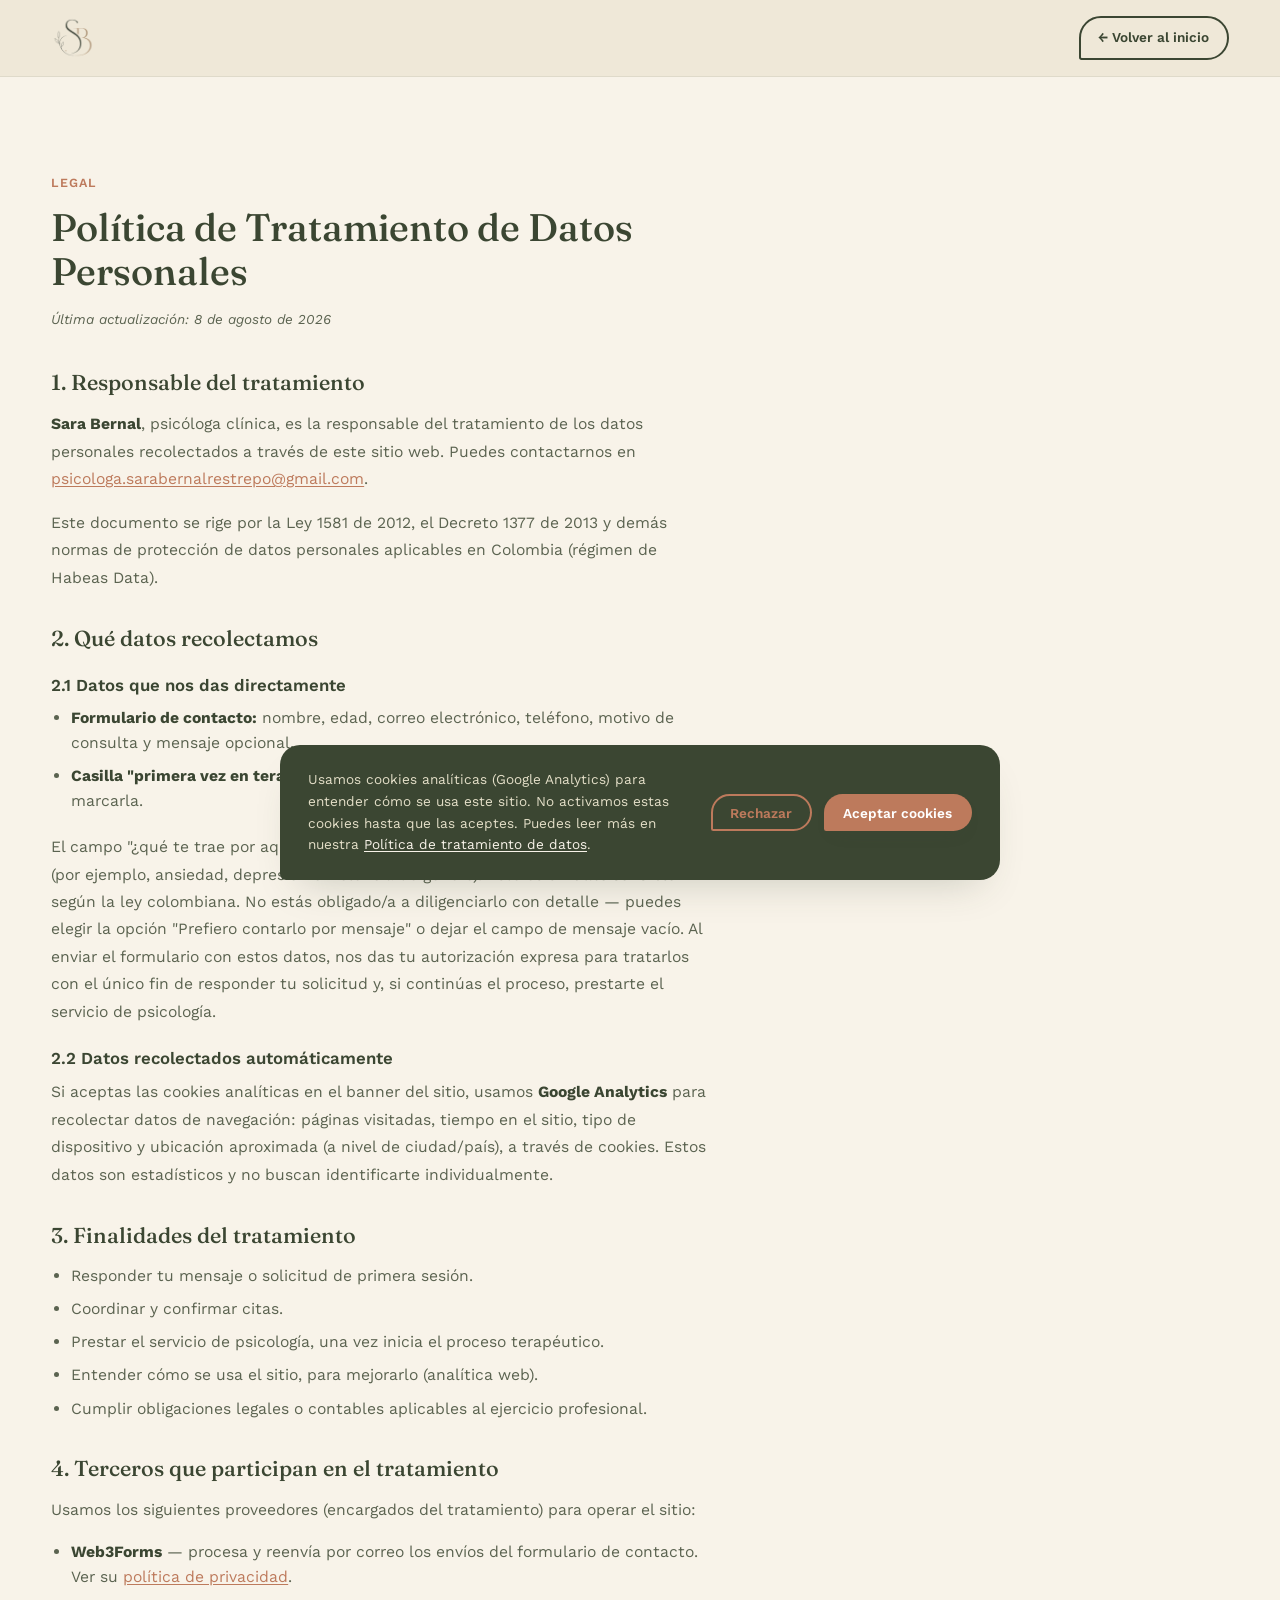
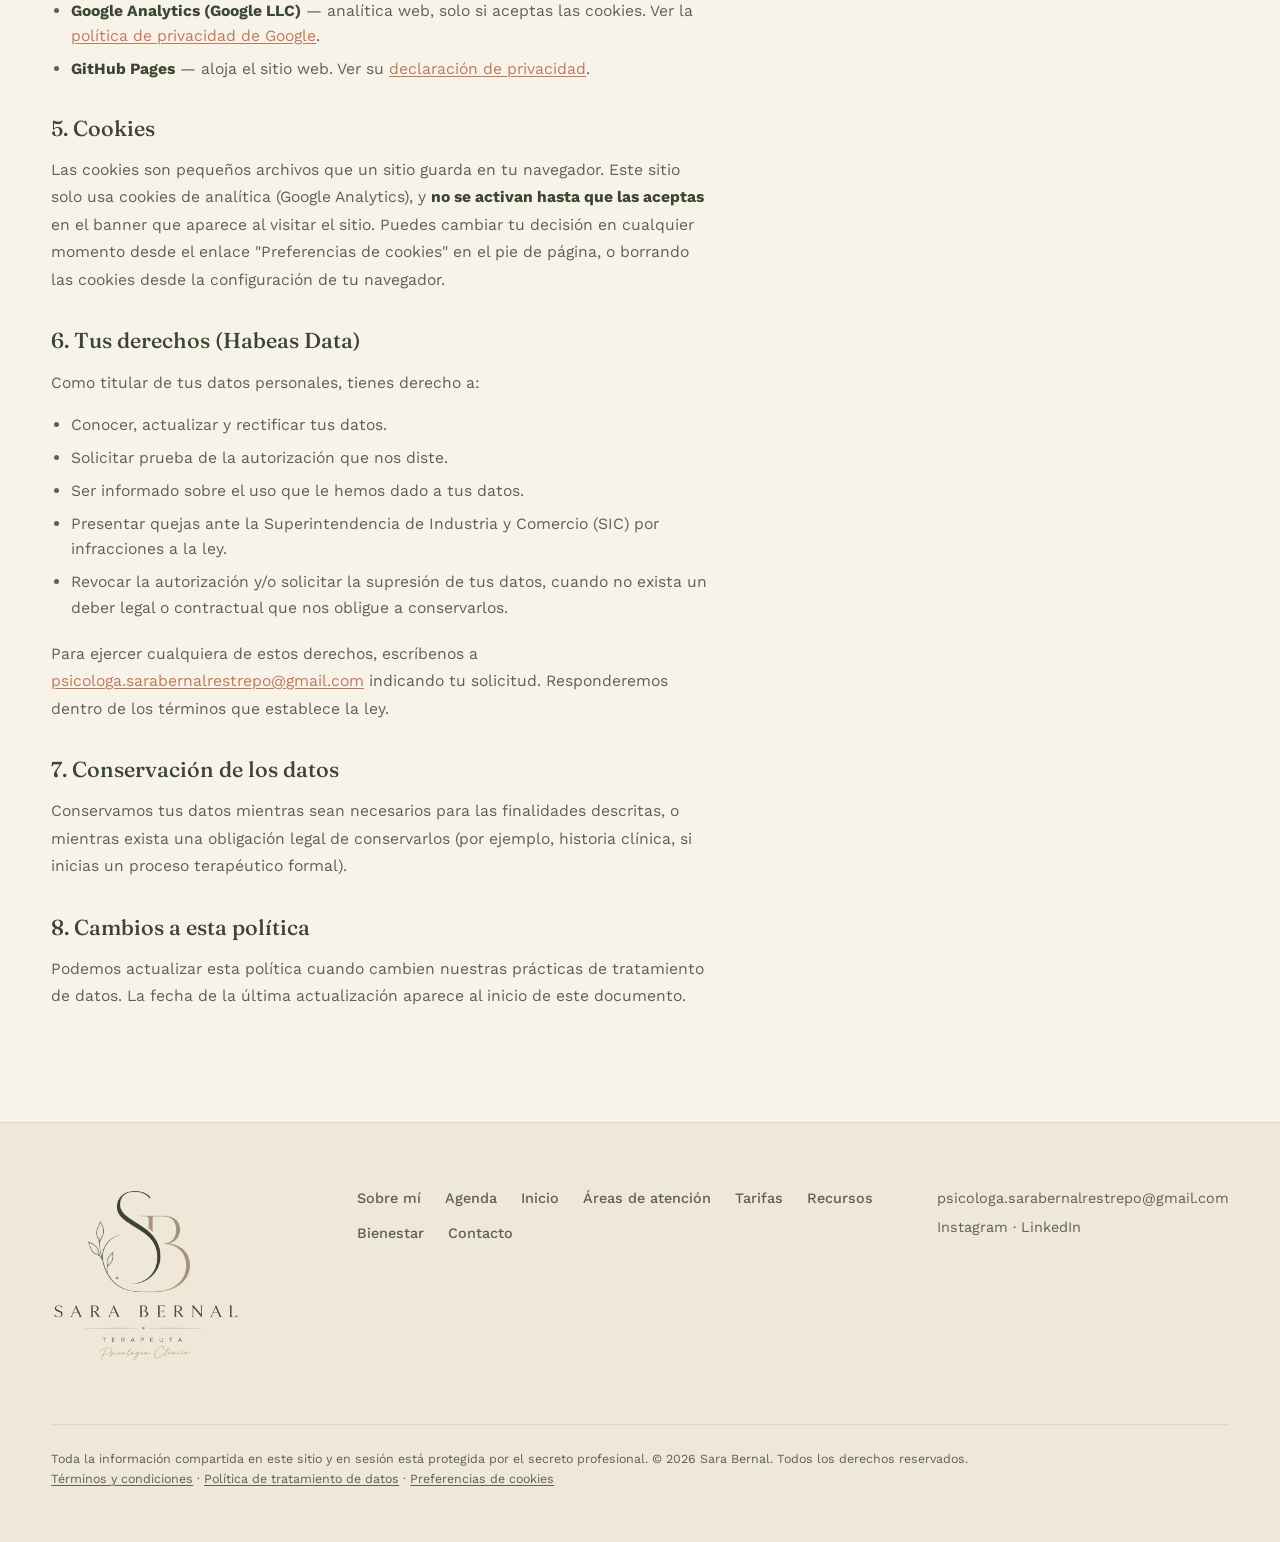
==== privacidad.html @ 965926fb "Warm up the color palette toward the reference moodboard - ink: near-black green -> warmer dark oliv" ====
<!DOCTYPE html>
<!--
  Plantilla legal generada como borrador de referencia (Ley 1581 de 2012,
  Decreto 1377 de 2013 y régimen de Habeas Data, Colombia). NO reemplaza
  la revisión de un abogado. Revisa y ajusta este documento con un
  profesional antes de publicarlo, especialmente por tratarse de un sitio
  que recolecta datos sensibles de salud (motivo de consulta).
-->
<html lang="es">
<head>
<script>
  window.dataLayer = window.dataLayer || [];
  function gtag(){dataLayer.push(arguments);}
  gtag('js', new Date());
</script>
<script>window.GA_MEASUREMENT_ID = "G-95TRTV0KR3";</script>

<meta charset="UTF-8">
<meta name="viewport" content="width=device-width, initial-scale=1.0">
<title>Política de Tratamiento de Datos — PS. Sara Bernal</title>
<meta name="description" content="Política de tratamiento de datos personales y privacidad del sitio web de Sara Bernal, psicóloga clínica.">
<meta name="theme-color" content="#F8F3E9">
<meta name="robots" content="noindex">
<link rel="canonical" href="https://www.sarabernal.co/privacidad.html">

<!-- Favicon -->
<link rel="icon" href="favicon.ico" sizes="any">
<link rel="icon" type="image/png" sizes="16x16" href="assets/icons/favicon-16x16.png">
<link rel="icon" type="image/png" sizes="32x32" href="assets/icons/favicon-32x32.png">
<link rel="apple-touch-icon" sizes="180x180" href="assets/icons/apple-touch-icon.png">
<link rel="manifest" href="site.webmanifest">

<link rel="preconnect" href="https://fonts.googleapis.com">
<link rel="preconnect" href="https://fonts.gstatic.com" crossorigin>
<link href="https://fonts.googleapis.com/css2?family=Fraunces:ital,wght@0,500;0,600;1,400;1,500&family=Work+Sans:wght@400;500;600;700&display=swap" rel="stylesheet">

<link rel="stylesheet" href="css/styles.css">
</head>
<body>

<header class="topbar">
  <div class="topbar__inner">
    <a href="index.html" class="topbar__brand"><img src="assets/icons/android-chrome-192x192.png" alt="Sara Bernal — Psicóloga clínica" class="topbar__brand-img"></a>
    <a href="index.html" class="btn btn--ghost btn--small">← Volver al inicio</a>
  </div>
</header>

<main class="main">
  <section class="section legal-content">
    <p class="eyebrow">Legal</p>
    <h1 class="section-title">Política de Tratamiento de Datos Personales</h1>
    <p class="legal-updated">Última actualización: 8 de agosto de 2026</p>

    <div class="legal-body">
      <h2>1. Responsable del tratamiento</h2>
      <p>
        <strong>Sara Bernal</strong>, psicóloga clínica, es la responsable del tratamiento de
        los datos personales recolectados a través de este sitio web. Puedes
        contactarnos en <a href="mailto:psicologa.sarabernalrestrepo@gmail.com">psicologa.sarabernalrestrepo@gmail.com</a>.
      </p>
      <p>
        Este documento se rige por la Ley 1581 de 2012, el Decreto 1377 de 2013 y demás
        normas de protección de datos personales aplicables en Colombia (régimen de
        Habeas Data).
      </p>

      <h2>2. Qué datos recolectamos</h2>
      <h3>2.1 Datos que nos das directamente</h3>
      <ul>
        <li><strong>Formulario de contacto:</strong> nombre, edad, correo electrónico, teléfono, motivo de consulta y mensaje opcional.</li>
        <li><strong>Casilla "primera vez en terapia":</strong> un dato adicional sobre tu historial, si decides marcarla.</li>
      </ul>
      <p>
        El campo "¿qué te trae por aquí?" puede incluir información sobre tu salud mental
        (por ejemplo, ansiedad, depresión o violencia de género). Este es un
        <strong>dato sensible</strong> según la ley colombiana. No estás obligado/a a
        diligenciarlo con detalle — puedes elegir la opción "Prefiero contarlo por
        mensaje" o dejar el campo de mensaje vacío. Al enviar el formulario con estos
        datos, nos das tu autorización expresa para tratarlos con el único fin de
        responder tu solicitud y, si continúas el proceso, prestarte el servicio de
        psicología.
      </p>

      <h3>2.2 Datos recolectados automáticamente</h3>
      <p>
        Si aceptas las cookies analíticas en el banner del sitio, usamos
        <strong>Google Analytics</strong> para recolectar datos de navegación: páginas
        visitadas, tiempo en el sitio, tipo de dispositivo y ubicación aproximada
        (a nivel de ciudad/país), a través de cookies. Estos datos son estadísticos y no
        buscan identificarte individualmente.
      </p>

      <h2>3. Finalidades del tratamiento</h2>
      <ul>
        <li>Responder tu mensaje o solicitud de primera sesión.</li>
        <li>Coordinar y confirmar citas.</li>
        <li>Prestar el servicio de psicología, una vez inicia el proceso terapéutico.</li>
        <li>Entender cómo se usa el sitio, para mejorarlo (analítica web).</li>
        <li>Cumplir obligaciones legales o contables aplicables al ejercicio profesional.</li>
      </ul>

      <h2>4. Terceros que participan en el tratamiento</h2>
      <p>Usamos los siguientes proveedores (encargados del tratamiento) para operar el sitio:</p>
      <ul>
        <li><strong>Web3Forms</strong> — procesa y reenvía por correo los envíos del formulario de contacto. Ver su <a href="https://web3forms.com/privacy" target="_blank" rel="noopener">política de privacidad</a>.</li>
        <li><strong>Google Analytics (Google LLC)</strong> — analítica web, solo si aceptas las cookies. Ver la <a href="https://policies.google.com/privacy" target="_blank" rel="noopener">política de privacidad de Google</a>.</li>
        <li><strong>GitHub Pages</strong> — aloja el sitio web. Ver su <a href="https://docs.github.com/en/site-policy/privacy-policies/github-privacy-statement" target="_blank" rel="noopener">declaración de privacidad</a>.</li>
      </ul>

      <h2>5. Cookies</h2>
      <p>
        Las cookies son pequeños archivos que un sitio guarda en tu navegador. Este sitio
        solo usa cookies de analítica (Google Analytics), y <strong>no se activan hasta
        que las aceptas</strong> en el banner que aparece al visitar el sitio. Puedes
        cambiar tu decisión en cualquier momento desde el enlace "Preferencias de
        cookies" en el pie de página, o borrando las cookies desde la configuración de tu
        navegador.
      </p>

      <h2>6. Tus derechos (Habeas Data)</h2>
      <p>Como titular de tus datos personales, tienes derecho a:</p>
      <ul>
        <li>Conocer, actualizar y rectificar tus datos.</li>
        <li>Solicitar prueba de la autorización que nos diste.</li>
        <li>Ser informado sobre el uso que le hemos dado a tus datos.</li>
        <li>Presentar quejas ante la Superintendencia de Industria y Comercio (SIC) por infracciones a la ley.</li>
        <li>Revocar la autorización y/o solicitar la supresión de tus datos, cuando no exista un deber legal o contractual que nos obligue a conservarlos.</li>
      </ul>
      <p>
        Para ejercer cualquiera de estos derechos, escríbenos a
        <a href="mailto:psicologa.sarabernalrestrepo@gmail.com">psicologa.sarabernalrestrepo@gmail.com</a>
        indicando tu solicitud. Responderemos dentro de los términos que establece la ley.
      </p>

      <h2>7. Conservación de los datos</h2>
      <p>
        Conservamos tus datos mientras sean necesarios para las finalidades descritas, o
        mientras exista una obligación legal de conservarlos (por ejemplo, historia
        clínica, si inicias un proceso terapéutico formal).
      </p>

      <h2>8. Cambios a esta política</h2>
      <p>
        Podemos actualizar esta política cuando cambien nuestras prácticas de tratamiento
        de datos. La fecha de la última actualización aparece al inicio de este
        documento.
      </p>
    </div>
  </section>
</main>

<!-- ============ FOOTER ============ -->
<footer class="footer">
  <div class="footer__brand">
    <img src="assets/icons/logo-full.png" alt="Sara Bernal — Terapeuta, Psicología Clínica" class="footer__logo-img" width="640" height="598">
  </div>

  <nav class="footer__nav" aria-label="Navegación del footer">
    <a href="index.html#sobre">Sobre mí</a>
    <a href="index.html#agenda">Agenda</a>
    <a href="index.html#inicio">Inicio</a>
    <a href="index.html#areas">Áreas de atención</a>
    <a href="index.html#tarifas">Tarifas</a>
    <a href="index.html#recursos">Recursos</a>
    <a href="index.html#bienestar">Bienestar</a>
    <a href="index.html#contacto">Contacto</a>
  </nav>

  <div class="footer__contact">
    <p>psicologa.sarabernalrestrepo@gmail.com</p>
    <p>Instagram · LinkedIn</p>
  </div>

  <p class="footer__legal">
    Toda la información compartida en este sitio y en sesión está protegida por el
    secreto profesional. © <span id="footerYear"></span> Sara Bernal. Todos los derechos reservados.
    <br>
    <a href="terminos.html">Términos y condiciones</a> ·
    <a href="privacidad.html">Política de tratamiento de datos</a> ·
    <button type="button" class="footer__cookie-link" id="openCookiePrefs">Preferencias de cookies</button>
  </p>
</footer>

<!-- ============ COOKIE CONSENT BANNER ============ -->
<div class="cookie-banner" id="cookieBanner" role="dialog" aria-live="polite" aria-label="Preferencias de cookies" hidden>
  <div class="cookie-banner__text">
    <p>
      Usamos cookies analíticas (Google Analytics) para entender cómo se usa este sitio.
      No activamos estas cookies hasta que las aceptes. Puedes leer más en nuestra
      <a href="privacidad.html">Política de tratamiento de datos</a>.
    </p>
  </div>
  <div class="cookie-banner__actions">
    <button type="button" class="btn btn--outline btn--small" id="cookieReject">Rechazar</button>
    <button type="button" class="btn btn--primary btn--small" id="cookieAccept">Aceptar cookies</button>
  </div>
</div>

<script src="js/main.js"></script>
</body>
</html>
---- css/styles.css ----
/* =============================================
   Sara Bernal — Psicóloga Clínica — Estilos
   ============================================= */

:root {
  --ink: #3B4632;
  --ink-soft: #5B6350;
  --paper: #F8F3E9;
  --paper-2: #EFE8D8;
  --clay: #BD7A5C;
  --gold: #B08A3E;
  --sage: #8B8A66;
  --sage-light: #E4DFC8;

  --white: #FFFFFF;
  --shadow: 0 20px 40px -20px rgba(59, 70, 50, 0.25);
  --shadow-sm: 0 8px 20px -12px rgba(59, 70, 50, 0.25);

  --font-serif: "Fraunces", Georgia, serif;
  --font-sans: "Work Sans", -apple-system, BlinkMacSystemFont, sans-serif;
}

* {
  box-sizing: border-box;
}

html {
  scroll-behavior: smooth;
}

body {
  margin: 0;
  background: var(--paper);
  color: var(--ink);
  font-family: var(--font-sans);
  line-height: 1.6;
  -webkit-font-smoothing: antialiased;
}

img {
  max-width: 100%;
  display: block;
}

a {
  color: inherit;
  text-decoration: none;
}

ul {
  list-style: none;
  margin: 0;
  padding: 0;
}

button {
  font-family: inherit;
  cursor: pointer;
}

h1, h2, h3, h4 {
  font-family: var(--font-serif);
  color: var(--ink);
  margin: 0;
  line-height: 1.15;
}

em {
  font-style: italic;
  color: var(--clay);
}

/* ============ Utility / shared ============ */

.eyebrow {
  font-family: var(--font-sans);
  font-weight: 600;
  letter-spacing: 0.08em;
  text-transform: uppercase;
  font-size: 0.78rem;
  color: var(--clay);
  margin: 0 0 0.75rem;
}

.eyebrow--light {
  color: var(--sage-light);
}

.section-title {
  font-size: clamp(1.8rem, 3vw, 2.6rem);
  font-weight: 500;
  margin-bottom: 1rem;
}

.section-title--light {
  color: var(--paper);
}

.section-lead {
  max-width: 640px;
  color: var(--ink-soft);
  font-size: 1.05rem;
  margin-bottom: 2.5rem;
}

.section-lead--light {
  color: var(--sage-light);
}

.icon {
  width: 26px;
  height: 26px;
  color: var(--clay);
  flex-shrink: 0;
}

/* ============ Buttons ============ */

.btn {
  display: inline-flex;
  align-items: center;
  justify-content: center;
  gap: 0.4rem;
  padding: 0.85rem 1.6rem;
  border-radius: 100px 100px 100px 12px;
  font-weight: 600;
  font-size: 0.95rem;
  border: 2px solid transparent;
  transition: transform 0.2s ease, box-shadow 0.2s ease, background 0.2s ease, color 0.2s ease;
  white-space: nowrap;
}

.btn--primary {
  background: var(--clay);
  color: var(--white);
  box-shadow: var(--shadow-sm);
}

.btn--primary:hover {
  transform: translateY(-2px);
  box-shadow: var(--shadow);
}

.btn--ghost {
  background: transparent;
  color: var(--ink);
  border-color: var(--ink);
}

.btn--ghost:hover {
  background: var(--ink);
  color: var(--paper);
}

.btn--outline {
  background: transparent;
  color: var(--clay);
  border-color: var(--clay);
}

.btn--outline:hover {
  background: var(--clay);
  color: var(--white);
}

.btn--lg {
  padding: 1rem 2rem;
  font-size: 1rem;
}

.btn--small {
  padding: 0.55rem 1.1rem;
  font-size: 0.85rem;
}

.btn--full {
  width: 100%;
}

/* ============ Top navigation bar ============ */

.topbar {
  position: sticky;
  top: 0;
  z-index: 200;
  background: var(--paper-2);
  border-bottom: 1px solid rgba(43, 58, 47, 0.08);
}

.topbar__inner {
  display: flex;
  align-items: center;
  justify-content: space-between;
  gap: 1.5rem;
  padding: 1rem 4vw;
}

.topbar__brand {
  font-family: var(--font-serif);
  font-size: 1.5rem;
  font-weight: 500;
  color: var(--ink);
  flex-shrink: 0;
  display: flex;
  align-items: center;
}

.topbar__brand-img {
  height: 44px;
  width: 44px;
  display: block;
}

.topbar__brand-dot {
  color: var(--clay);
}

.topbar__nav {
  flex: 1;
  min-width: 0;
  overflow-x: auto;
}

.topbar__list {
  display: flex;
  align-items: center;
  gap: 0.25rem;
  white-space: nowrap;
}

.nav-link {
  display: block;
  padding: 0.5rem 0.85rem;
  border-radius: 100px 100px 100px 12px;
  color: var(--ink-soft);
  font-size: 0.92rem;
  font-weight: 500;
  transition: background 0.2s ease, color 0.2s ease;
}

.nav-link:hover {
  background: var(--sage-light);
  color: var(--ink);
}

.nav-link.is-active {
  background: var(--ink);
  color: var(--paper);
}

.topbar__actions {
  display: flex;
  align-items: center;
  gap: 0.75rem;
  flex-shrink: 0;
}

.topbar__cta {
  white-space: nowrap;
}

.hamburger {
  display: none;
  width: 42px;
  height: 42px;
  border-radius: 12px 12px 12px 4px;
  border: 1px solid rgba(43, 58, 47, 0.15);
  background: var(--paper);
  flex-direction: column;
  align-items: center;
  justify-content: center;
  gap: 5px;
}

.hamburger span {
  width: 20px;
  height: 2px;
  background: var(--ink);
  border-radius: 2px;
  transition: transform 0.25s ease, opacity 0.25s ease;
}

.hamburger.is-open span:nth-child(1) {
  transform: translateY(7px) rotate(45deg);
}

.hamburger.is-open span:nth-child(2) {
  opacity: 0;
}

.hamburger.is-open span:nth-child(3) {
  transform: translateY(-7px) rotate(-45deg);
}

/* ============ Mobile drawer ============ */

.drawer-overlay {
  position: fixed;
  inset: 0;
  background: rgba(43, 58, 47, 0.5);
  opacity: 0;
  pointer-events: none;
  transition: opacity 0.3s ease;
  z-index: 300;
}

.drawer-overlay.is-visible {
  opacity: 1;
  pointer-events: auto;
}

.drawer {
  position: fixed;
  top: 0;
  left: 0;
  bottom: 0;
  width: min(80vw, 320px);
  background: var(--paper);
  z-index: 400;
  padding: 2rem 1.75rem;
  display: flex;
  flex-direction: column;
  transform: translateX(-100%);
  transition: transform 0.3s ease;
  box-shadow: var(--shadow);
}

.drawer.is-open {
  transform: translateX(0);
}

.drawer__list {
  display: flex;
  flex-direction: column;
  gap: 0.25rem;
  margin-top: 2.5rem;
  flex: 1;
}

.drawer-link {
  display: block;
  padding: 0.75rem 0.5rem;
  font-size: 1.05rem;
  font-weight: 500;
  color: var(--ink-soft);
  border-bottom: 1px solid rgba(43, 58, 47, 0.08);
}

.drawer__cta {
  text-align: center;
  margin-top: 1.5rem;
}

/* ============ Layout ============ */

.section {
  padding: 6rem 4vw;
  max-width: 1200px;
}

/* ============ Hero ============ */

.hero {
  display: grid;
  grid-template-columns: 1.1fr 0.9fr;
  gap: 3rem;
  align-items: start;
  padding-top: 5rem;
  max-width: none;
}

.hero__headline {
  min-height: 8.5rem;
}

.hero__rotator {
  position: relative;
  display: block;
}

.hero__phrase {
  display: none;
  font-size: clamp(2rem, 3.4vw, 3rem);
  font-weight: 500;
  opacity: 0;
  transition: opacity 0.6s ease;
}

.hero__phrase.is-active {
  display: block;
  opacity: 1;
}

.hero__sub {
  max-width: 560px;
  color: var(--ink-soft);
  font-size: 1.1rem;
  margin: 1.75rem 0 2.25rem;
}

.hero__ctas {
  display: flex;
  flex-wrap: wrap;
  gap: 1rem;
  margin-bottom: 3rem;
}

.trust-badges {
  display: grid;
  grid-template-columns: repeat(2, 1fr);
  gap: 1rem 1.5rem;
  max-width: 560px;
}

.trust-badge {
  display: flex;
  align-items: center;
  gap: 0.65rem;
  font-size: 0.85rem;
  font-weight: 500;
  color: var(--ink-soft);
}

.trust-badge .icon {
  width: 22px;
  height: 22px;
}

.hero__media {
  position: relative;
  max-width: 440px;
  margin-left: auto;
}

.hero__img {
  width: 100%;
  aspect-ratio: 4 / 4.6;
  max-height: 460px;
  object-fit: cover;
  border-radius: 24px 24px 24px 100px;
  background: var(--sage-light);
  box-shadow: var(--shadow);
}

.hero__img.img-fallback {
  background: linear-gradient(135deg, var(--sage-light), var(--paper-2));
}

.hero__badge-card {
  position: absolute;
  bottom: -1.5rem;
  left: -1.5rem;
  background: var(--white);
  border-radius: 20px 20px 20px 6px;
  padding: 1.1rem 1.4rem;
  box-shadow: var(--shadow);
  display: flex;
  align-items: center;
  gap: 0.75rem;
}

.hero__badge-number {
  font-family: var(--font-serif);
  font-size: 2rem;
  color: var(--clay);
  font-weight: 500;
}

.hero__badge-label {
  font-size: 0.8rem;
  color: var(--ink-soft);
  font-weight: 500;
  line-height: 1.3;
}

/* ============ Cards grid (shared) ============ */

.cards-grid {
  display: grid;
  gap: 1.75rem;
}

.cards-grid--areas {
  grid-template-columns: repeat(3, 1fr);
}

.cards-grid--pricing {
  grid-template-columns: repeat(3, 1fr);
}

.cards-grid--recursos {
  grid-template-columns: repeat(3, 1fr);
}

.cards-grid--testimonios {
  grid-template-columns: repeat(3, 1fr);
}

/* ============ Área cards ============ */

.area-card {
  background: var(--white);
  border: 1px solid rgba(43, 58, 47, 0.08);
  border-radius: 24px 24px 24px 90px;
  padding: 2rem 1.85rem;
  display: flex;
  flex-direction: column;
  gap: 0.9rem;
  transition: transform 0.25s ease, box-shadow 0.25s ease;
}

.area-card:hover {
  transform: translateY(-4px);
  box-shadow: var(--shadow-sm);
}

.area-card__icon {
  width: 56px;
  height: 56px;
  border-radius: 16px 16px 16px 4px;
  background: var(--paper-2);
  display: flex;
  align-items: center;
  justify-content: center;
}

.area-card__icon svg {
  width: 28px;
  height: 28px;
  color: var(--clay);
}

.area-card__title {
  font-size: 1.2rem;
  font-weight: 500;
}

.area-card__desc {
  color: var(--ink-soft);
  font-size: 0.95rem;
  flex: 1;
}

.area-card__link {
  color: var(--clay);
  font-weight: 600;
  font-size: 0.9rem;
}

.area-card--protective {
  background: var(--sage-light);
  border-color: transparent;
}

.area-card--protective .area-card__icon {
  background: rgba(255, 255, 255, 0.6);
}

.area-card--protective .area-card__icon svg {
  color: var(--sage);
}

.area-card__link--protective {
  color: var(--ink);
  text-decoration: underline;
  text-decoration-color: var(--sage);
  text-underline-offset: 3px;
}

/* ============ Pricing cards ============ */

.price-card {
  background: var(--white);
  border: 1px solid rgba(43, 58, 47, 0.08);
  border-radius: 24px 24px 24px 90px;
  padding: 2.25rem 2rem;
  display: flex;
  flex-direction: column;
  gap: 0.5rem;
  position: relative;
}

.price-card--featured {
  background: var(--ink);
  color: var(--paper);
  transform: scale(1.03);
  box-shadow: var(--shadow);
  z-index: 1;
}

.price-card--featured .price-card__title,
.price-card--featured .price-card__price {
  color: var(--paper);
}

.price-card--featured .price-card__desc {
  color: var(--sage-light);
}

.price-card__badge {
  position: absolute;
  top: -14px;
  left: 2rem;
  background: var(--sage);
  color: var(--white);
  font-size: 0.75rem;
  font-weight: 700;
  padding: 0.35rem 0.9rem;
  border-radius: 100px;
}

.price-card__badge--gold {
  background: var(--gold);
}

.price-card__title {
  font-size: 1.15rem;
  font-weight: 500;
  margin-top: 0.5rem;
}

.price-card__price {
  font-family: var(--font-serif);
  font-size: 2.4rem;
  font-weight: 500;
  color: var(--clay);
  margin: 0.25rem 0 0;
}

.price-card__duration {
  font-size: 0.85rem;
  font-weight: 600;
  color: var(--ink-soft);
  text-transform: uppercase;
  letter-spacing: 0.04em;
}

.price-card__desc {
  color: var(--ink-soft);
  font-size: 0.92rem;
  margin: 0.5rem 0 1.25rem;
  flex: 1;
}

/* ============ Sobre mí ============ */

.sobre {
  display: grid;
  grid-template-columns: 0.85fr 1.15fr;
  gap: 3.5rem;
  align-items: start;
}

.sobre__media {
  max-width: 400px;
}

.sobre__img {
  width: 100%;
  aspect-ratio: 4 / 4.6;
  max-height: 460px;
  object-fit: cover;
  border-radius: 100px 24px 24px 24px;
  background: var(--sage-light);
  box-shadow: var(--shadow);
}

.sobre__img.img-fallback {
  background: linear-gradient(135deg, var(--paper-2), var(--sage-light));
}

.sobre__paragraph {
  color: var(--ink-soft);
  margin: 0 0 1.1rem;
}

.pills {
  display: flex;
  flex-wrap: wrap;
  gap: 0.6rem;
  margin-top: 1.5rem;
}

.pill {
  background: var(--sage-light);
  color: var(--ink);
  font-size: 0.85rem;
  font-weight: 600;
  padding: 0.5rem 1rem;
  border-radius: 100px 100px 100px 6px;
}

/* ============ Recursos ============ */

.resource-card {
  background: var(--paper-2);
  border-radius: 24px 24px 90px 24px;
  padding: 2rem;
  display: flex;
  flex-direction: column;
  gap: 0.75rem;
}

.resource-card__tag {
  display: inline-block;
  align-self: flex-start;
  background: var(--white);
  color: var(--clay);
  font-size: 0.75rem;
  font-weight: 700;
  text-transform: uppercase;
  letter-spacing: 0.04em;
  padding: 0.3rem 0.8rem;
  border-radius: 100px;
}

.resource-card__title {
  font-size: 1.15rem;
  font-weight: 500;
}

.resource-card__desc {
  color: var(--ink-soft);
  font-size: 0.92rem;
  flex: 1;
}

.resource-card__link {
  color: var(--clay);
  font-weight: 600;
  font-size: 0.9rem;
}

/* ============ Bienestar ============ */

.bienestar {
  background: var(--ink);
  max-width: none;
  display: grid;
  grid-template-columns: 1fr 1fr;
  gap: 3rem;
  align-items: center;
}

.bienestar__breathing {
  display: flex;
  flex-direction: column;
  align-items: flex-start;
}

.breathing-circle {
  margin-top: 2rem;
  width: 220px;
  height: 220px;
  border-radius: 50%;
  background: radial-gradient(circle at 35% 30%, var(--sage), var(--clay));
  display: flex;
  align-items: center;
  justify-content: center;
  animation: breathe 8s ease-in-out infinite;
  box-shadow: 0 0 60px rgba(143, 160, 133, 0.35);
}

.breathing-circle__text {
  font-family: var(--font-serif);
  font-style: italic;
  color: var(--white);
  font-size: 1.3rem;
}

@keyframes breathe {
  0%, 100% {
    transform: scale(0.75);
  }
  50% {
    transform: scale(1.15);
  }
}

.bienestar__tools-title {
  color: var(--paper);
  font-size: 1.4rem;
  font-weight: 500;
  margin-bottom: 1.75rem;
}

.tools-list {
  display: flex;
  flex-direction: column;
  gap: 1.5rem;
}

.tool-item {
  display: flex;
  gap: 1rem;
  align-items: flex-start;
}

.tool-item__icon {
  width: 48px;
  height: 48px;
  flex-shrink: 0;
  border-radius: 14px 14px 14px 4px;
  background: rgba(250, 247, 241, 0.08);
  display: flex;
  align-items: center;
  justify-content: center;
}

.tool-item__icon svg {
  width: 24px;
  height: 24px;
  color: var(--sage-light);
}

.tool-item h4 {
  color: var(--paper);
  font-size: 1.02rem;
  font-weight: 500;
  margin-bottom: 0.3rem;
}

.tool-item p {
  color: var(--sage-light);
  font-size: 0.88rem;
  margin: 0;
}

/* ============ Contacto ============ */

.contact-form {
  background: var(--paper-2);
  border-radius: 24px 24px 24px 100px;
  padding: 2.5rem;
  max-width: 720px;
  display: flex;
  flex-direction: column;
  gap: 1.25rem;
}

.form-row {
  display: grid;
  grid-template-columns: 1fr 1fr;
  gap: 1.25rem;
}

.form-group {
  display: flex;
  flex-direction: column;
  gap: 0.4rem;
}

.form-group label {
  font-size: 0.85rem;
  font-weight: 600;
  color: var(--ink-soft);
}

.form-group input,
.form-group select,
.form-group textarea {
  font-family: var(--font-sans);
  font-size: 0.95rem;
  padding: 0.75rem 1rem;
  border-radius: 12px 12px 12px 4px;
  border: 1px solid rgba(43, 58, 47, 0.2);
  background: var(--white);
  color: var(--ink);
}

.form-group input:focus,
.form-group select:focus,
.form-group textarea:focus {
  outline: 2px solid var(--sage);
  outline-offset: 1px;
}

.checkbox-row {
  display: flex;
  align-items: center;
  gap: 0.6rem;
  font-size: 0.9rem;
  color: var(--ink-soft);
  font-weight: 500;
}

.checkbox-row input {
  width: 18px;
  height: 18px;
  accent-color: var(--clay);
}

.confidencialidad {
  font-size: 0.85rem;
  color: var(--ink-soft);
  background: rgba(143, 160, 133, 0.15);
  padding: 0.9rem 1.1rem;
  border-radius: 14px 14px 14px 4px;
  margin: 0;
}

.honeypot {
  position: absolute;
  left: -9999px;
  width: 1px;
  height: 1px;
  opacity: 0;
  pointer-events: none;
}

.form-status {
  min-height: 1.2rem;
  font-size: 0.9rem;
  font-weight: 600;
  text-align: center;
  margin: 0;
}

.form-status--success {
  color: var(--sage);
}

.form-status--error {
  color: var(--clay);
}

/* ============ Agenda ============ */

.agenda__grid {
  display: grid;
  grid-template-columns: 1.1fr 0.9fr;
  gap: 3rem;
}

.agenda-info-list {
  display: flex;
  flex-direction: column;
  gap: 1.25rem;
  color: var(--ink-soft);
}

.agenda-info-list strong {
  color: var(--ink);
}

.agenda__scheduler {
  background: var(--paper-2);
  border-radius: 24px 24px 100px 24px;
  padding: 2rem;
}

.agenda__scheduler-title {
  font-size: 1.1rem;
  font-weight: 500;
  margin-bottom: 1.25rem;
}

.time-grid {
  display: grid;
  grid-template-columns: repeat(3, 1fr);
  gap: 0.65rem;
  margin-bottom: 1.25rem;
}

.time-slot {
  background: var(--white);
  border: 1px solid rgba(43, 58, 47, 0.15);
  border-radius: 12px 12px 12px 4px;
  padding: 0.65rem 0.5rem;
  font-size: 0.85rem;
  font-weight: 600;
  color: var(--ink-soft);
  transition: all 0.2s ease;
}

.time-slot:hover {
  border-color: var(--clay);
  color: var(--ink);
}

.time-slot.active {
  background: var(--clay);
  border-color: var(--clay);
  color: var(--white);
}

.agenda__selected {
  font-size: 0.9rem;
  color: var(--ink-soft);
  margin-bottom: 1.25rem;
  font-weight: 500;
}

/* ============ Testimonios ============ */

.testimonial-card {
  background: var(--white);
  border: 1px solid rgba(43, 58, 47, 0.08);
  border-radius: 24px 90px 24px 24px;
  padding: 2rem;
  display: flex;
  flex-direction: column;
  gap: 1.25rem;
}

.testimonial-card__quote {
  font-family: var(--font-serif);
  font-style: italic;
  font-size: 1.05rem;
  color: var(--ink);
  margin: 0;
}

.testimonial-card__author {
  font-size: 0.85rem;
  font-weight: 600;
  color: var(--clay);
  margin: 0;
}

/* ============ Footer ============ */

.footer {
  background: var(--paper-2);
  padding: 4rem 4vw 2.5rem;
  display: grid;
  grid-template-columns: 1fr 2fr 1fr;
  gap: 2rem;
  border-top: 1px solid rgba(43, 58, 47, 0.08);
}

.footer__logo {
  font-family: var(--font-serif);
  font-size: 1.5rem;
  margin: 0 0 0.5rem;
}

.footer__logo-img {
  width: 100%;
  max-width: 190px;
  height: auto;
  margin: 0 0 0.75rem;
}

.footer__tagline {
  color: var(--ink-soft);
  font-size: 0.85rem;
  margin: 0;
}

.footer__nav {
  display: flex;
  flex-wrap: wrap;
  gap: 0.75rem 1.5rem;
  align-content: flex-start;
  font-size: 0.9rem;
  color: var(--ink-soft);
  font-weight: 500;
}

.footer__contact {
  font-size: 0.9rem;
  color: var(--ink-soft);
}

.footer__contact p {
  margin: 0 0 0.4rem;
}

.footer__legal {
  grid-column: 1 / -1;
  border-top: 1px solid rgba(43, 58, 47, 0.1);
  padding-top: 1.5rem;
  margin-top: 1rem;
  font-size: 0.78rem;
  color: var(--ink-soft);
}

.footer__legal a {
  text-decoration: underline;
  text-underline-offset: 2px;
}

.footer__cookie-link {
  background: none;
  border: none;
  padding: 0;
  font: inherit;
  color: var(--ink-soft);
  text-decoration: underline;
  text-underline-offset: 2px;
  cursor: pointer;
}

/* ============ Legal pages ============ */

.legal-content {
  max-width: 760px;
}

.legal-updated {
  color: var(--ink-soft);
  font-size: 0.85rem;
  font-style: italic;
  margin-bottom: 2.5rem;
}

.legal-emergency {
  background: var(--sage-light);
  border-radius: 16px 16px 16px 4px;
  padding: 1.25rem 1.5rem;
  margin-bottom: 2.5rem;
  color: var(--ink);
  font-size: 0.95rem;
}

.legal-emergency strong {
  color: var(--ink);
}

.legal-body h2 {
  font-size: 1.35rem;
  font-weight: 500;
  margin: 2.25rem 0 0.9rem;
}

.legal-body h2:first-child {
  margin-top: 0;
}

.legal-body h3 {
  font-size: 1.05rem;
  font-weight: 600;
  font-family: var(--font-sans);
  margin: 1.5rem 0 0.6rem;
}

.legal-body p {
  color: var(--ink-soft);
  font-size: 0.98rem;
  line-height: 1.75;
  margin: 0 0 1rem;
}

.legal-body ul {
  display: flex;
  flex-direction: column;
  gap: 0.5rem;
  padding-left: 1.25rem;
  margin: 0 0 1.25rem;
  list-style: disc;
}

.legal-body li {
  color: var(--ink-soft);
  font-size: 0.98rem;
  line-height: 1.6;
}

.legal-body a {
  color: var(--clay);
  text-decoration: underline;
  text-underline-offset: 2px;
}

.legal-body strong {
  color: var(--ink);
}

/* ============ Cookie consent banner ============ */

.cookie-banner {
  position: fixed;
  left: 1.25rem;
  right: 1.25rem;
  bottom: 1.25rem;
  z-index: 500;
  max-width: 720px;
  margin: 0 auto;
  background: var(--ink);
  color: var(--paper);
  border-radius: 20px 20px 20px 6px;
  padding: 1.5rem 1.75rem;
  box-shadow: var(--shadow);
  display: flex;
  flex-wrap: wrap;
  align-items: center;
  gap: 1.25rem;
}

.cookie-banner[hidden] {
  display: none;
}

.cookie-banner__text {
  flex: 1;
  min-width: 240px;
}

.cookie-banner__text p {
  margin: 0;
  font-size: 0.85rem;
  color: var(--sage-light);
}

.cookie-banner__text a {
  color: var(--paper);
  text-decoration: underline;
  text-underline-offset: 2px;
}

.cookie-banner__actions {
  display: flex;
  gap: 0.75rem;
  flex-shrink: 0;
}

/* ============ Responsive ============ */

@media (max-width: 1100px) {
  .topbar__nav {
    display: none;
  }

  .hamburger {
    display: flex;
  }

  .hero {
    grid-template-columns: 1fr;
    padding-top: 3rem;
  }

  .hero__media {
    order: -1;
    max-width: 320px;
    margin: 0 auto;
  }

  .hero__img {
    max-height: 340px;
  }

  .sobre {
    grid-template-columns: 1fr;
  }

  .sobre__media {
    max-width: 320px;
    margin: 0 auto;
  }

  .sobre__img {
    max-height: 340px;
  }

  .bienestar {
    grid-template-columns: 1fr;
  }

  .agenda__grid {
    grid-template-columns: 1fr;
  }

  .cards-grid--areas,
  .cards-grid--pricing,
  .cards-grid--recursos,
  .cards-grid--testimonios {
    grid-template-columns: repeat(2, 1fr);
  }

  .price-card--featured {
    transform: none;
  }

  .footer {
    grid-template-columns: 1fr;
  }
}

@media (max-width: 700px) {
  .section {
    padding: 3.5rem 6vw;
  }

  .cards-grid--areas,
  .cards-grid--pricing,
  .cards-grid--recursos,
  .cards-grid--testimonios {
    grid-template-columns: 1fr;
  }

  .form-row {
    grid-template-columns: 1fr;
  }

  .trust-badges {
    grid-template-columns: 1fr;
  }

  .time-grid {
    grid-template-columns: repeat(2, 1fr);
  }
}
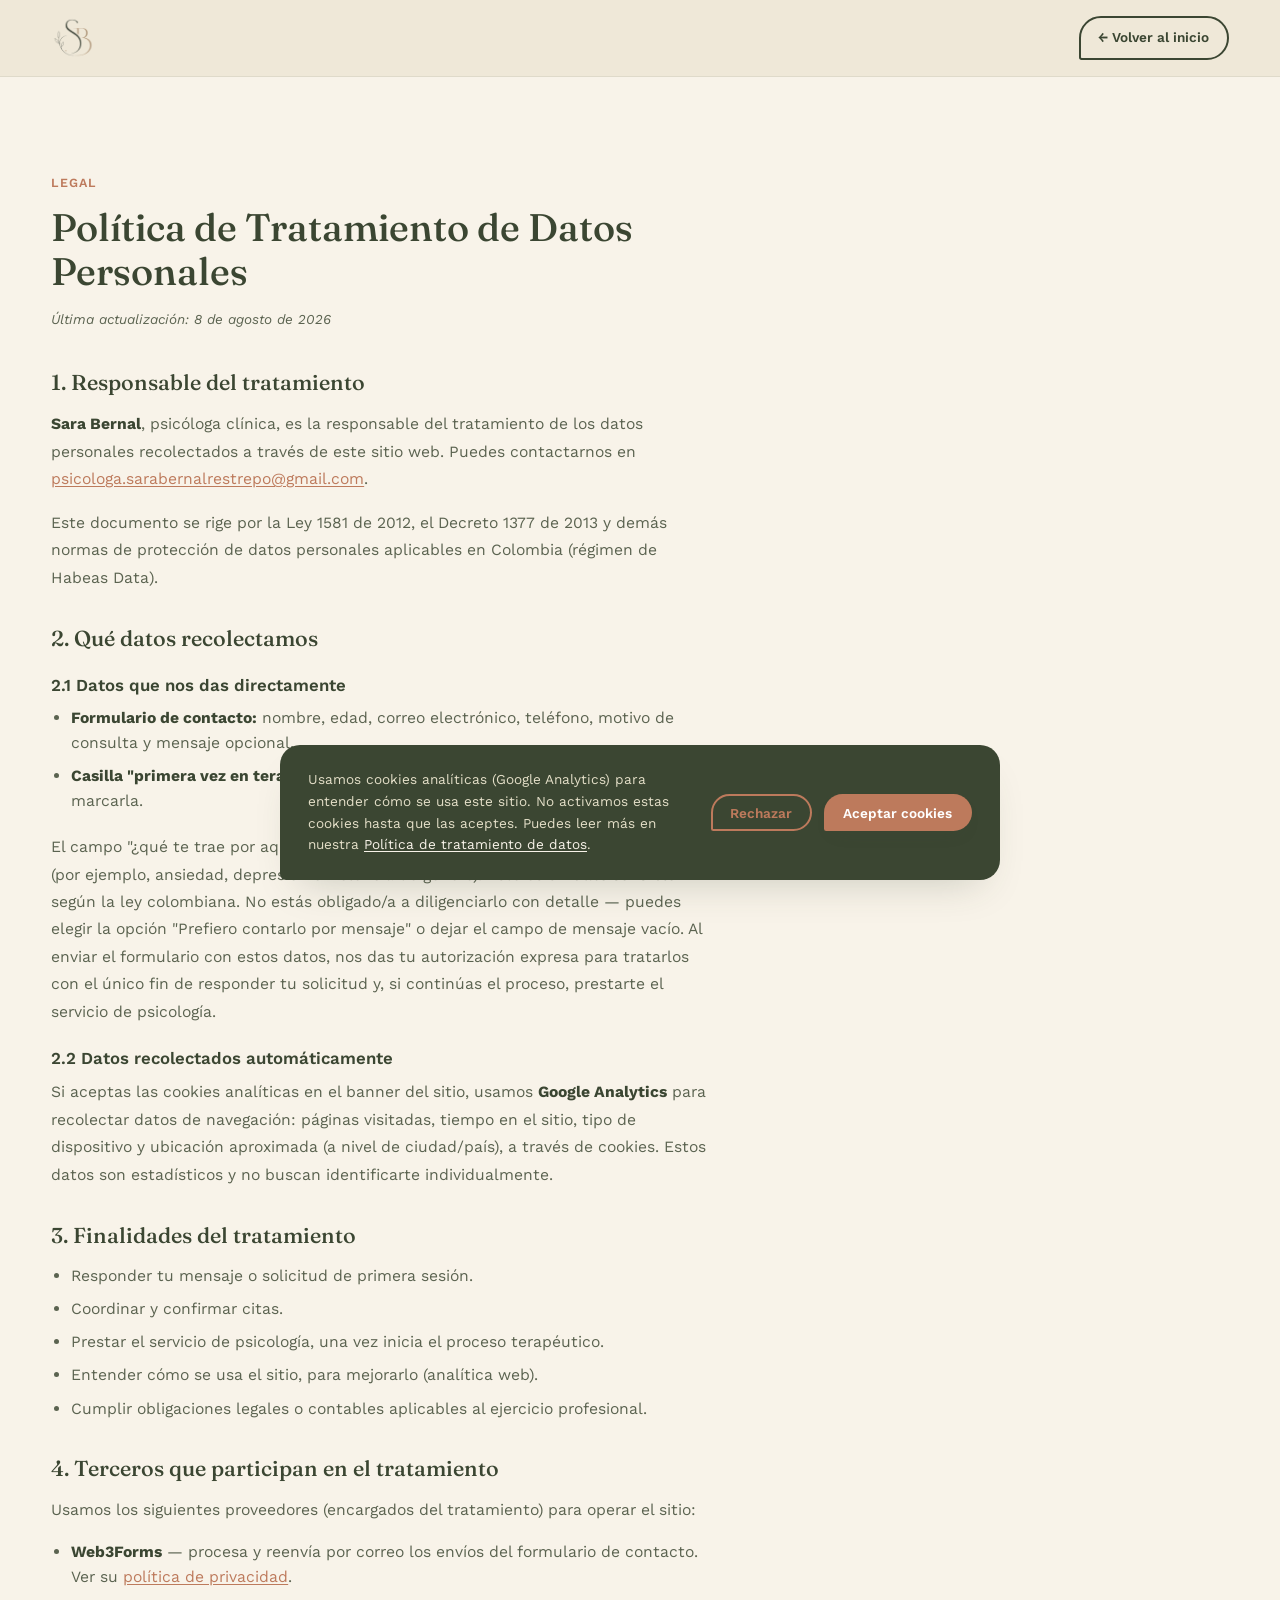
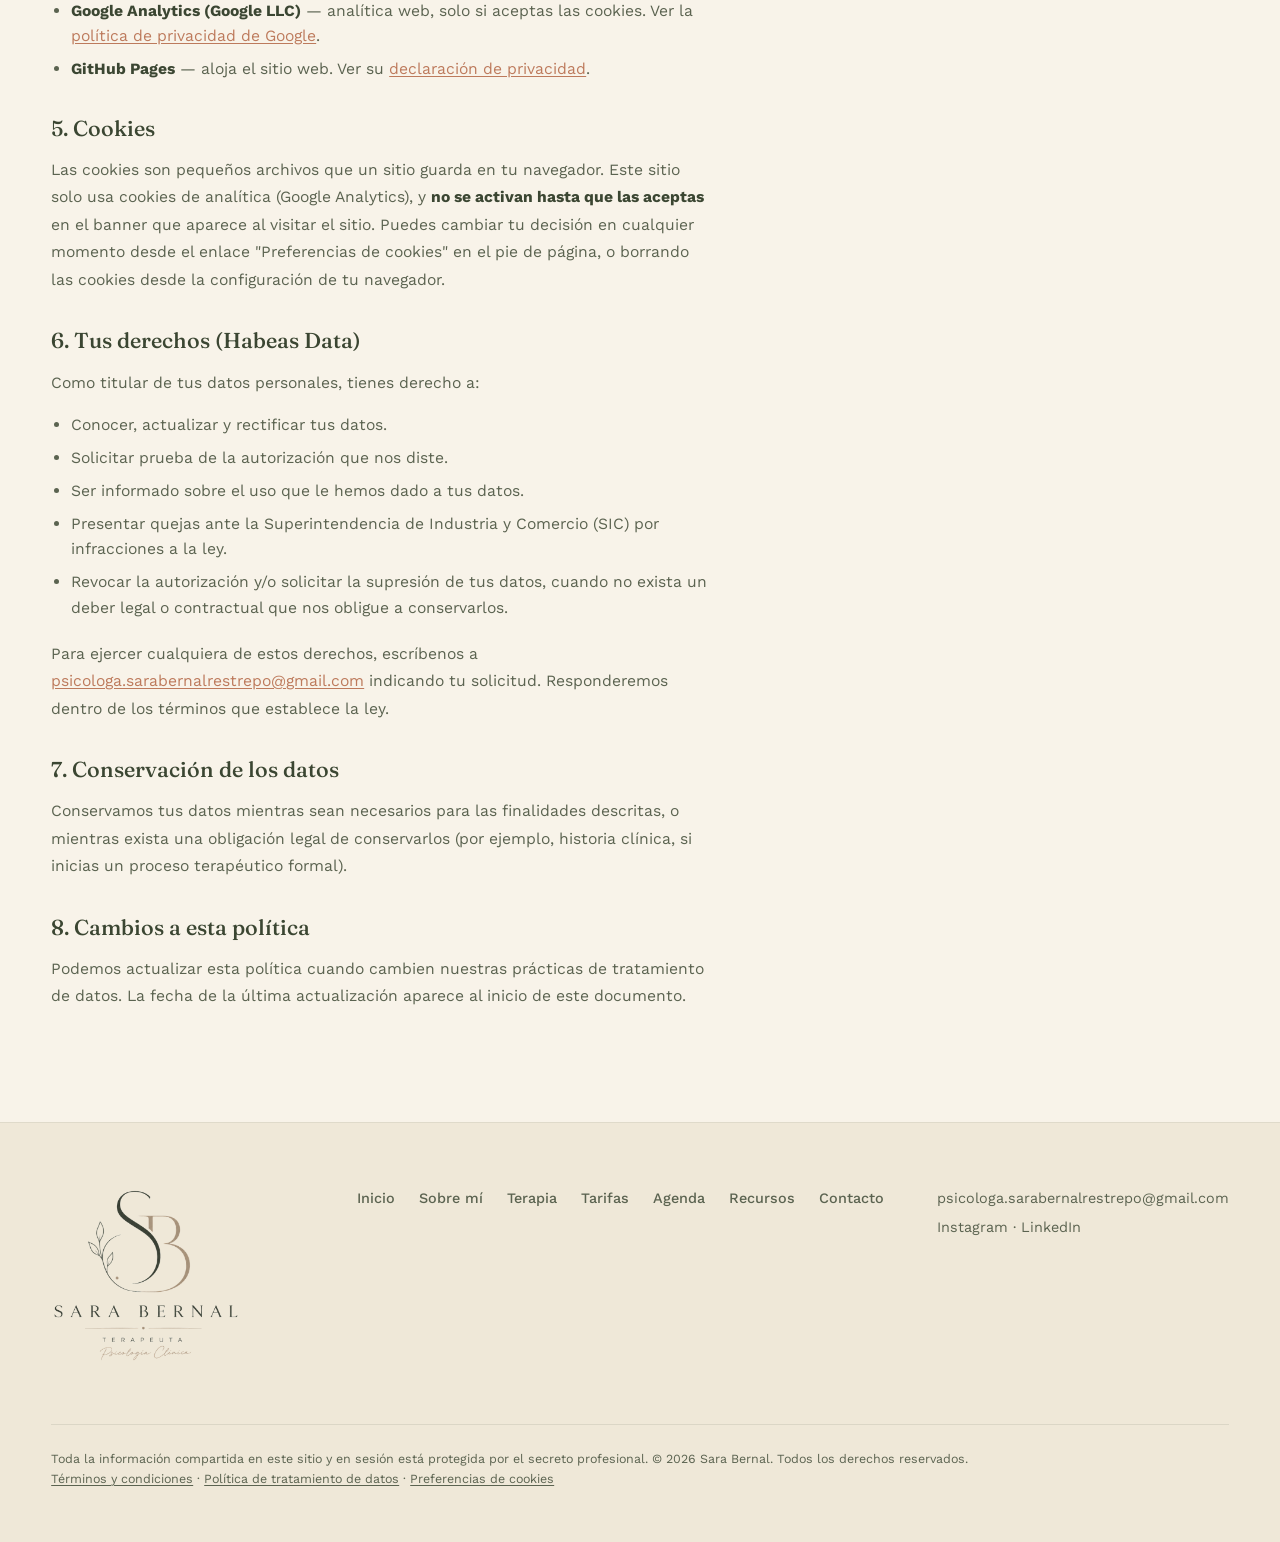
==== commit fc9e19d5: "Full content restructure per new brief (10-section flow) New page order: Inicio -> ¿Qué estás vivien" ====
--- a/privacidad.html
+++ b/privacidad.html
@@ -156,13 +156,12 @@
   </div>
 
   <nav class="footer__nav" aria-label="Navegación del footer">
+    <a href="index.html#inicio">Inicio</a>
     <a href="index.html#sobre">Sobre mí</a>
+    <a href="index.html#terapia">Terapia</a>
+    <a href="index.html#tarifas">Tarifas</a>
     <a href="index.html#agenda">Agenda</a>
-    <a href="index.html#inicio">Inicio</a>
-    <a href="index.html#areas">Áreas de atención</a>
-    <a href="index.html#tarifas">Tarifas</a>
     <a href="index.html#recursos">Recursos</a>
-    <a href="index.html#bienestar">Bienestar</a>
     <a href="index.html#contacto">Contacto</a>
   </nav>
 
--- a/css/styles.css
+++ b/css/styles.css
@@ -18,6 +18,7 @@
 
   --font-serif: "Fraunces", Georgia, serif;
   --font-sans: "Work Sans", -apple-system, BlinkMacSystemFont, sans-serif;
+  --font-script: "Caveat", cursive;
 }
 
 * {
@@ -84,6 +85,10 @@
 
 .eyebrow--light {
   color: var(--sage-light);
+}
+
+.eyebrow--center {
+  text-align: center;
 }
 
 .section-title {
@@ -370,25 +375,9 @@
 }
 
 .hero__headline {
-  min-height: 8.5rem;
-}
-
-.hero__rotator {
-  position: relative;
-  display: block;
-}
-
-.hero__phrase {
-  display: none;
   font-size: clamp(2rem, 3.4vw, 3rem);
   font-weight: 500;
-  opacity: 0;
-  transition: opacity 0.6s ease;
-}
-
-.hero__phrase.is-active {
-  display: block;
-  opacity: 1;
+  margin: 0;
 }
 
 .hero__sub {
@@ -402,28 +391,23 @@
   display: flex;
   flex-wrap: wrap;
   gap: 1rem;
-  margin-bottom: 3rem;
-}
-
-.trust-badges {
-  display: grid;
-  grid-template-columns: repeat(2, 1fr);
-  gap: 1rem 1.5rem;
-  max-width: 560px;
-}
-
-.trust-badge {
-  display: flex;
-  align-items: center;
-  gap: 0.65rem;
+  margin-bottom: 2rem;
+}
+
+.hero__tag {
+  display: inline-flex;
+  align-items: center;
+  gap: 0.6rem;
   font-size: 0.85rem;
   font-weight: 500;
   color: var(--ink-soft);
-}
-
-.trust-badge .icon {
+  margin: 0;
+}
+
+.hero__tag .icon {
   width: 22px;
   height: 22px;
+  color: var(--clay);
 }
 
 .hero__media {
@@ -446,33 +430,6 @@
   background: linear-gradient(135deg, var(--sage-light), var(--paper-2));
 }
 
-.hero__badge-card {
-  position: absolute;
-  bottom: -1.5rem;
-  left: -1.5rem;
-  background: var(--white);
-  border-radius: 20px 20px 20px 6px;
-  padding: 1.1rem 1.4rem;
-  box-shadow: var(--shadow);
-  display: flex;
-  align-items: center;
-  gap: 0.75rem;
-}
-
-.hero__badge-number {
-  font-family: var(--font-serif);
-  font-size: 2rem;
-  color: var(--clay);
-  font-weight: 500;
-}
-
-.hero__badge-label {
-  font-size: 0.8rem;
-  color: var(--ink-soft);
-  font-weight: 500;
-  line-height: 1.3;
-}
-
 /* ============ Cards grid (shared) ============ */
 
 .cards-grid {
@@ -493,7 +450,14 @@
 }
 
 .cards-grid--testimonios {
-  grid-template-columns: repeat(3, 1fr);
+  grid-template-columns: repeat(2, 1fr);
+  max-width: 900px;
+  margin: 0 auto;
+  gap: 3rem;
+}
+
+.cards-grid--esperar {
+  grid-template-columns: repeat(4, 1fr);
 }
 
 /* ============ Área cards ============ */
@@ -560,6 +524,59 @@
   color: var(--sage);
 }
 
+/* ============ Lo que puedes esperar ============ */
+
+.esperar {
+  text-align: center;
+}
+
+.expect-card {
+  background: var(--paper-2);
+  border-radius: 20px;
+  padding: 2.25rem 1.5rem 2rem;
+  display: flex;
+  flex-direction: column;
+  align-items: center;
+  text-align: center;
+}
+
+.expect-card__icon {
+  width: 64px;
+  height: 64px;
+  border-radius: 50%;
+  border: 1.5px solid rgba(59, 70, 50, 0.25);
+  display: flex;
+  align-items: center;
+  justify-content: center;
+  margin-bottom: 1rem;
+}
+
+.expect-card__icon svg {
+  width: 28px;
+  height: 28px;
+  color: var(--ink);
+}
+
+.expect-card__number {
+  font-size: 0.75rem;
+  font-weight: 600;
+  letter-spacing: 0.1em;
+  color: var(--ink-soft);
+  margin-bottom: 0.5rem;
+}
+
+.expect-card__title {
+  font-family: var(--font-serif);
+  font-size: 1.15rem;
+  font-weight: 500;
+  margin-bottom: 0.5rem;
+}
+
+.expect-card__desc {
+  font-size: 0.9rem;
+  color: var(--ink-soft);
+}
+
 .area-card__link--protective {
   color: var(--ink);
   text-decoration: underline;
@@ -581,20 +598,10 @@
 }
 
 .price-card--featured {
-  background: var(--ink);
-  color: var(--paper);
-  transform: scale(1.03);
-  box-shadow: var(--shadow);
+  background: var(--white);
+  border: 1.5px solid var(--clay);
+  box-shadow: var(--shadow-sm);
   z-index: 1;
-}
-
-.price-card--featured .price-card__title,
-.price-card--featured .price-card__price {
-  color: var(--paper);
-}
-
-.price-card--featured .price-card__desc {
-  color: var(--sage-light);
 }
 
 .price-card__badge {
@@ -610,7 +617,9 @@
 }
 
 .price-card__badge--gold {
-  background: var(--gold);
+  background: var(--paper);
+  color: var(--clay);
+  border: 1px solid var(--clay);
 }
 
 .price-card__title {
@@ -653,6 +662,13 @@
 
 .sobre__media {
   max-width: 400px;
+}
+
+.sobre__subtitle {
+  font-family: var(--font-serif);
+  font-size: 1.1rem;
+  color: var(--ink-soft);
+  margin: 0 0 1.5rem;
 }
 
 .sobre__img {
@@ -674,20 +690,100 @@
   margin: 0 0 1.1rem;
 }
 
-.pills {
+.sobre__meta {
   display: flex;
   flex-wrap: wrap;
+  gap: 1.75rem;
+  margin-top: 1.75rem;
+  padding-top: 1.5rem;
+  border-top: 1px solid rgba(59, 70, 50, 0.12);
+}
+
+.sobre__meta-item {
+  display: flex;
+  align-items: center;
   gap: 0.6rem;
-  margin-top: 1.5rem;
-}
-
-.pill {
-  background: var(--sage-light);
-  color: var(--ink);
   font-size: 0.85rem;
+  color: var(--ink-soft);
+}
+
+.sobre__meta-item svg {
+  width: 20px;
+  height: 20px;
+  color: var(--clay);
+  flex-shrink: 0;
+}
+
+.sobre__meta-item strong {
+  color: var(--ink);
   font-weight: 600;
-  padding: 0.5rem 1rem;
-  border-radius: 100px 100px 100px 6px;
+}
+
+/* ============ Cómo trabajamos ============ */
+
+.steps {
+  text-align: center;
+}
+
+.steps-grid {
+  display: grid;
+  grid-template-columns: repeat(4, 1fr);
+  gap: 2rem;
+  margin-top: 1rem;
+  position: relative;
+}
+
+.steps-grid::before {
+  content: "";
+  position: absolute;
+  top: 32px;
+  left: 12%;
+  right: 12%;
+  height: 1px;
+  background: rgba(59, 70, 50, 0.15);
+}
+
+.step {
+  position: relative;
+  display: flex;
+  flex-direction: column;
+  align-items: center;
+  gap: 0.65rem;
+}
+
+.step__icon {
+  width: 64px;
+  height: 64px;
+  border-radius: 50%;
+  background: var(--paper);
+  border: 1px solid rgba(59, 70, 50, 0.15);
+  display: flex;
+  align-items: center;
+  justify-content: center;
+}
+
+.step__icon svg {
+  width: 26px;
+  height: 26px;
+  color: var(--ink);
+}
+
+.step__number {
+  font-family: var(--font-serif);
+  font-size: 0.85rem;
+  color: var(--clay);
+  font-weight: 600;
+}
+
+.step__title {
+  font-weight: 500;
+  font-size: 1.05rem;
+}
+
+.step__desc {
+  font-size: 0.88rem;
+  color: var(--ink-soft);
+  max-width: 220px;
 }
 
 /* ============ Recursos ============ */
@@ -731,99 +827,46 @@
   font-size: 0.9rem;
 }
 
-/* ============ Bienestar ============ */
-
-.bienestar {
-  background: var(--ink);
-  max-width: none;
-  display: grid;
-  grid-template-columns: 1fr 1fr;
-  gap: 3rem;
-  align-items: center;
-}
-
-.bienestar__breathing {
-  display: flex;
-  flex-direction: column;
-  align-items: flex-start;
-}
-
-.breathing-circle {
-  margin-top: 2rem;
-  width: 220px;
-  height: 220px;
+/* ============ Respiración (mini widget en Recursos) ============ */
+
+.breathing-mini {
+  display: flex;
+  align-items: center;
+  gap: 1.5rem;
+  background: var(--paper-2);
+  border-radius: 24px 24px 24px 90px;
+  padding: 1.75rem 2rem;
+  margin-bottom: 2.5rem;
+}
+
+.breathing-mini__circle {
+  width: 84px;
+  height: 84px;
   border-radius: 50%;
   background: radial-gradient(circle at 35% 30%, var(--sage), var(--clay));
-  display: flex;
-  align-items: center;
-  justify-content: center;
+  flex-shrink: 0;
   animation: breathe 8s ease-in-out infinite;
-  box-shadow: 0 0 60px rgba(143, 160, 133, 0.35);
-}
-
-.breathing-circle__text {
-  font-family: var(--font-serif);
-  font-style: italic;
-  color: var(--white);
-  font-size: 1.3rem;
+}
+
+.breathing-mini__text h3 {
+  font-size: 1.05rem;
+  font-weight: 500;
+  margin: 0 0 0.3rem;
+}
+
+.breathing-mini__text p {
+  font-size: 0.88rem;
+  color: var(--ink-soft);
+  margin: 0;
 }
 
 @keyframes breathe {
   0%, 100% {
-    transform: scale(0.75);
+    transform: scale(0.85);
   }
   50% {
-    transform: scale(1.15);
-  }
-}
-
-.bienestar__tools-title {
-  color: var(--paper);
-  font-size: 1.4rem;
-  font-weight: 500;
-  margin-bottom: 1.75rem;
-}
-
-.tools-list {
-  display: flex;
-  flex-direction: column;
-  gap: 1.5rem;
-}
-
-.tool-item {
-  display: flex;
-  gap: 1rem;
-  align-items: flex-start;
-}
-
-.tool-item__icon {
-  width: 48px;
-  height: 48px;
-  flex-shrink: 0;
-  border-radius: 14px 14px 14px 4px;
-  background: rgba(250, 247, 241, 0.08);
-  display: flex;
-  align-items: center;
-  justify-content: center;
-}
-
-.tool-item__icon svg {
-  width: 24px;
-  height: 24px;
-  color: var(--sage-light);
-}
-
-.tool-item h4 {
-  color: var(--paper);
-  font-size: 1.02rem;
-  font-weight: 500;
-  margin-bottom: 0.3rem;
-}
-
-.tool-item p {
-  color: var(--sage-light);
-  font-size: 0.88rem;
-  margin: 0;
+    transform: scale(1.08);
+  }
 }
 
 /* ============ Contacto ============ */
@@ -993,20 +1036,22 @@
 
 /* ============ Testimonios ============ */
 
+.testimonios {
+  text-align: center;
+}
+
 .testimonial-card {
-  background: var(--white);
-  border: 1px solid rgba(43, 58, 47, 0.08);
-  border-radius: 24px 90px 24px 24px;
-  padding: 2rem;
+  padding: 0 1rem;
   display: flex;
   flex-direction: column;
   gap: 1.25rem;
+  text-align: center;
 }
 
 .testimonial-card__quote {
   font-family: var(--font-serif);
   font-style: italic;
-  font-size: 1.05rem;
+  font-size: 1.3rem;
   color: var(--ink);
   margin: 0;
 }
@@ -1016,6 +1061,53 @@
   font-weight: 600;
   color: var(--clay);
   margin: 0;
+}
+
+/* ============ CTA final ============ */
+
+.cta-final {
+  display: grid;
+  grid-template-columns: 0.9fr 1.1fr;
+  gap: 3.5rem;
+  align-items: center;
+}
+
+.cta-final__media {
+  max-width: 460px;
+}
+
+.cta-final__img {
+  width: 100%;
+  aspect-ratio: 4 / 4.6;
+  max-height: 460px;
+  object-fit: cover;
+  border-radius: 24px 90px 24px 24px;
+  background: var(--sage-light);
+  box-shadow: var(--shadow);
+}
+
+.cta-final__img.img-fallback {
+  background: linear-gradient(135deg, var(--sage-light), var(--paper-2));
+}
+
+.cta-final__content .btn {
+  margin-top: 0.5rem;
+}
+
+.cta-final__note {
+  display: flex;
+  align-items: center;
+  gap: 0.5rem;
+  font-family: var(--font-script);
+  color: var(--clay);
+  font-size: 1.6rem;
+  margin-top: 1.75rem;
+}
+
+.cta-final__note svg {
+  width: 20px;
+  height: 20px;
+  flex-shrink: 0;
 }
 
 /* ============ Footer ============ */
@@ -1254,8 +1346,32 @@
     max-height: 340px;
   }
 
-  .bienestar {
+  .cta-final {
     grid-template-columns: 1fr;
+  }
+
+  .cta-final__media {
+    max-width: 320px;
+    margin: 0 auto;
+    order: -1;
+  }
+
+  .cta-final__img {
+    max-height: 340px;
+  }
+
+  .steps-grid {
+    grid-template-columns: repeat(2, 1fr);
+    row-gap: 2.5rem;
+  }
+
+  .steps-grid::before {
+    display: none;
+  }
+
+  .breathing-mini {
+    flex-direction: column;
+    text-align: center;
   }
 
   .agenda__grid {
@@ -1265,12 +1381,9 @@
   .cards-grid--areas,
   .cards-grid--pricing,
   .cards-grid--recursos,
-  .cards-grid--testimonios {
+  .cards-grid--testimonios,
+  .cards-grid--esperar {
     grid-template-columns: repeat(2, 1fr);
-  }
-
-  .price-card--featured {
-    transform: none;
   }
 
   .footer {
@@ -1286,7 +1399,12 @@
   .cards-grid--areas,
   .cards-grid--pricing,
   .cards-grid--recursos,
-  .cards-grid--testimonios {
+  .cards-grid--testimonios,
+  .cards-grid--esperar {
+    grid-template-columns: 1fr;
+  }
+
+  .steps-grid {
     grid-template-columns: 1fr;
   }
 
@@ -1294,10 +1412,6 @@
     grid-template-columns: 1fr;
   }
 
-  .trust-badges {
-    grid-template-columns: 1fr;
-  }
-
   .time-grid {
     grid-template-columns: repeat(2, 1fr);
   }
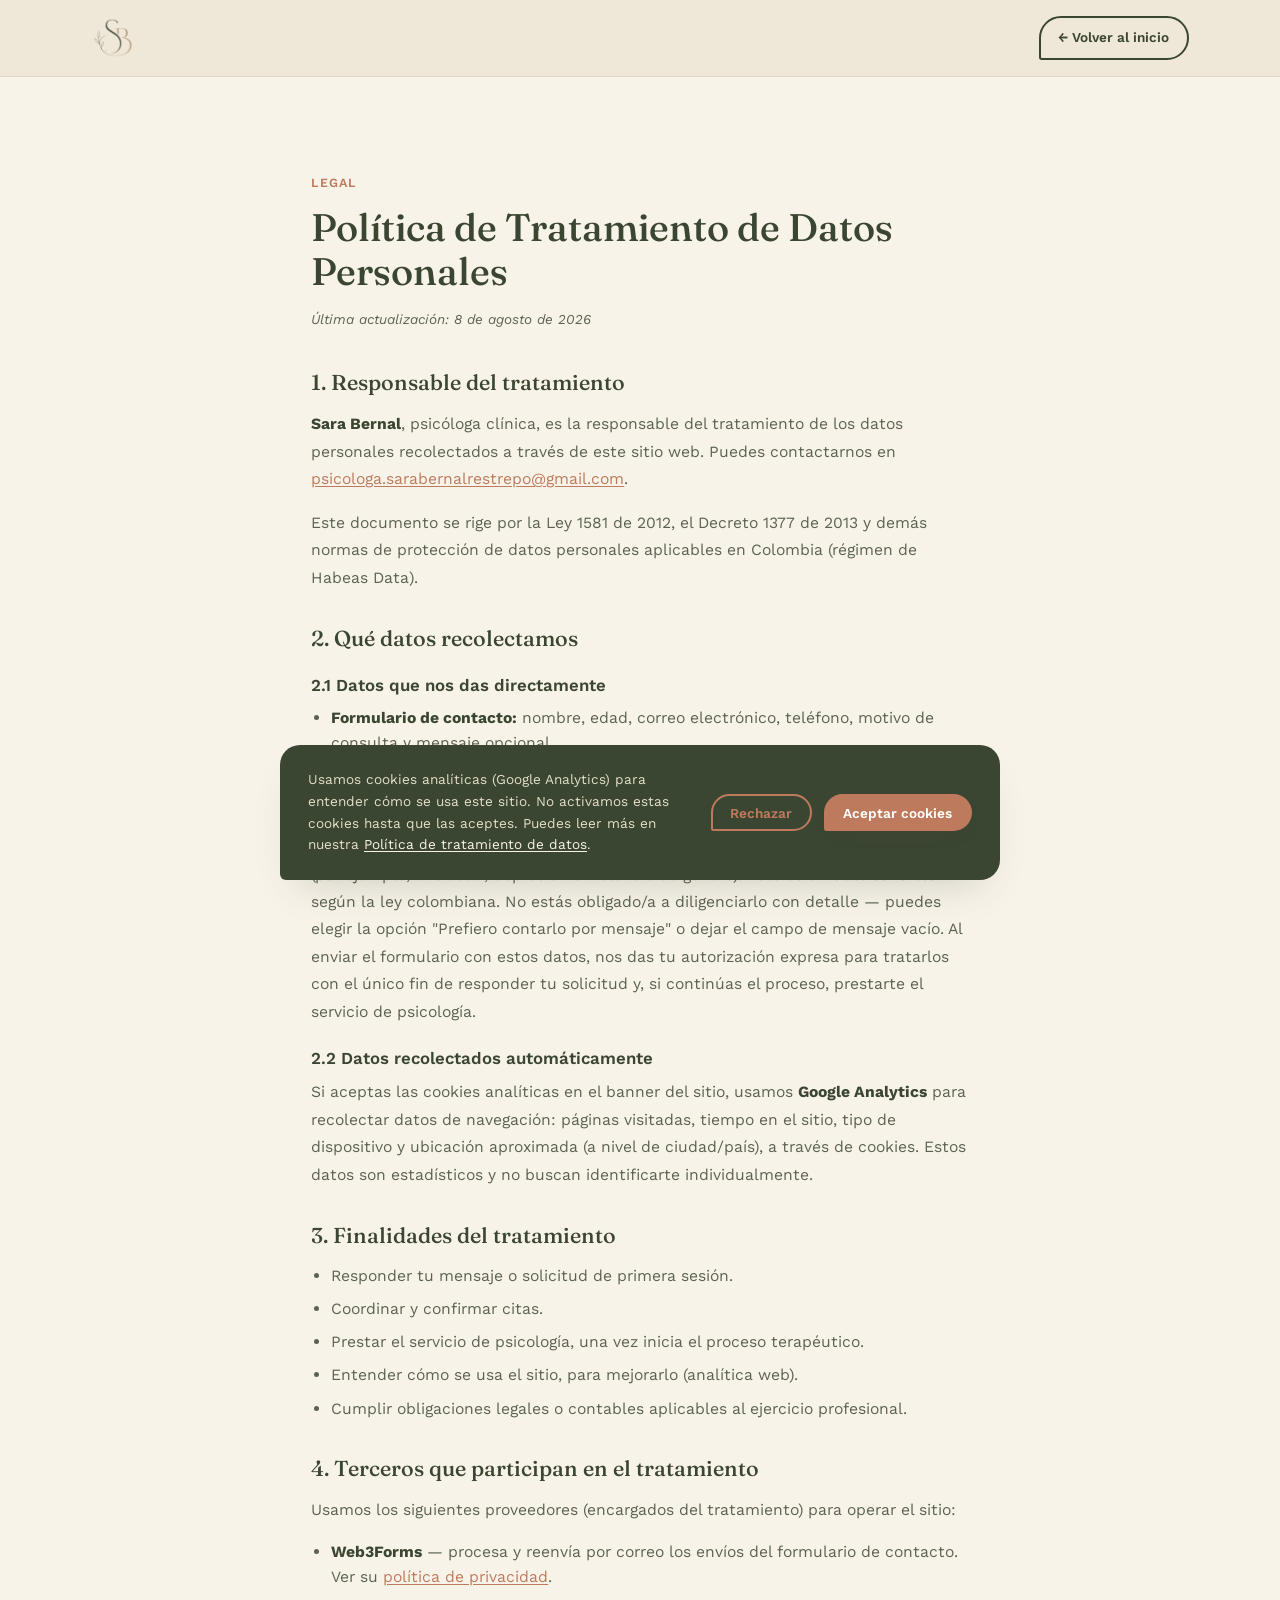
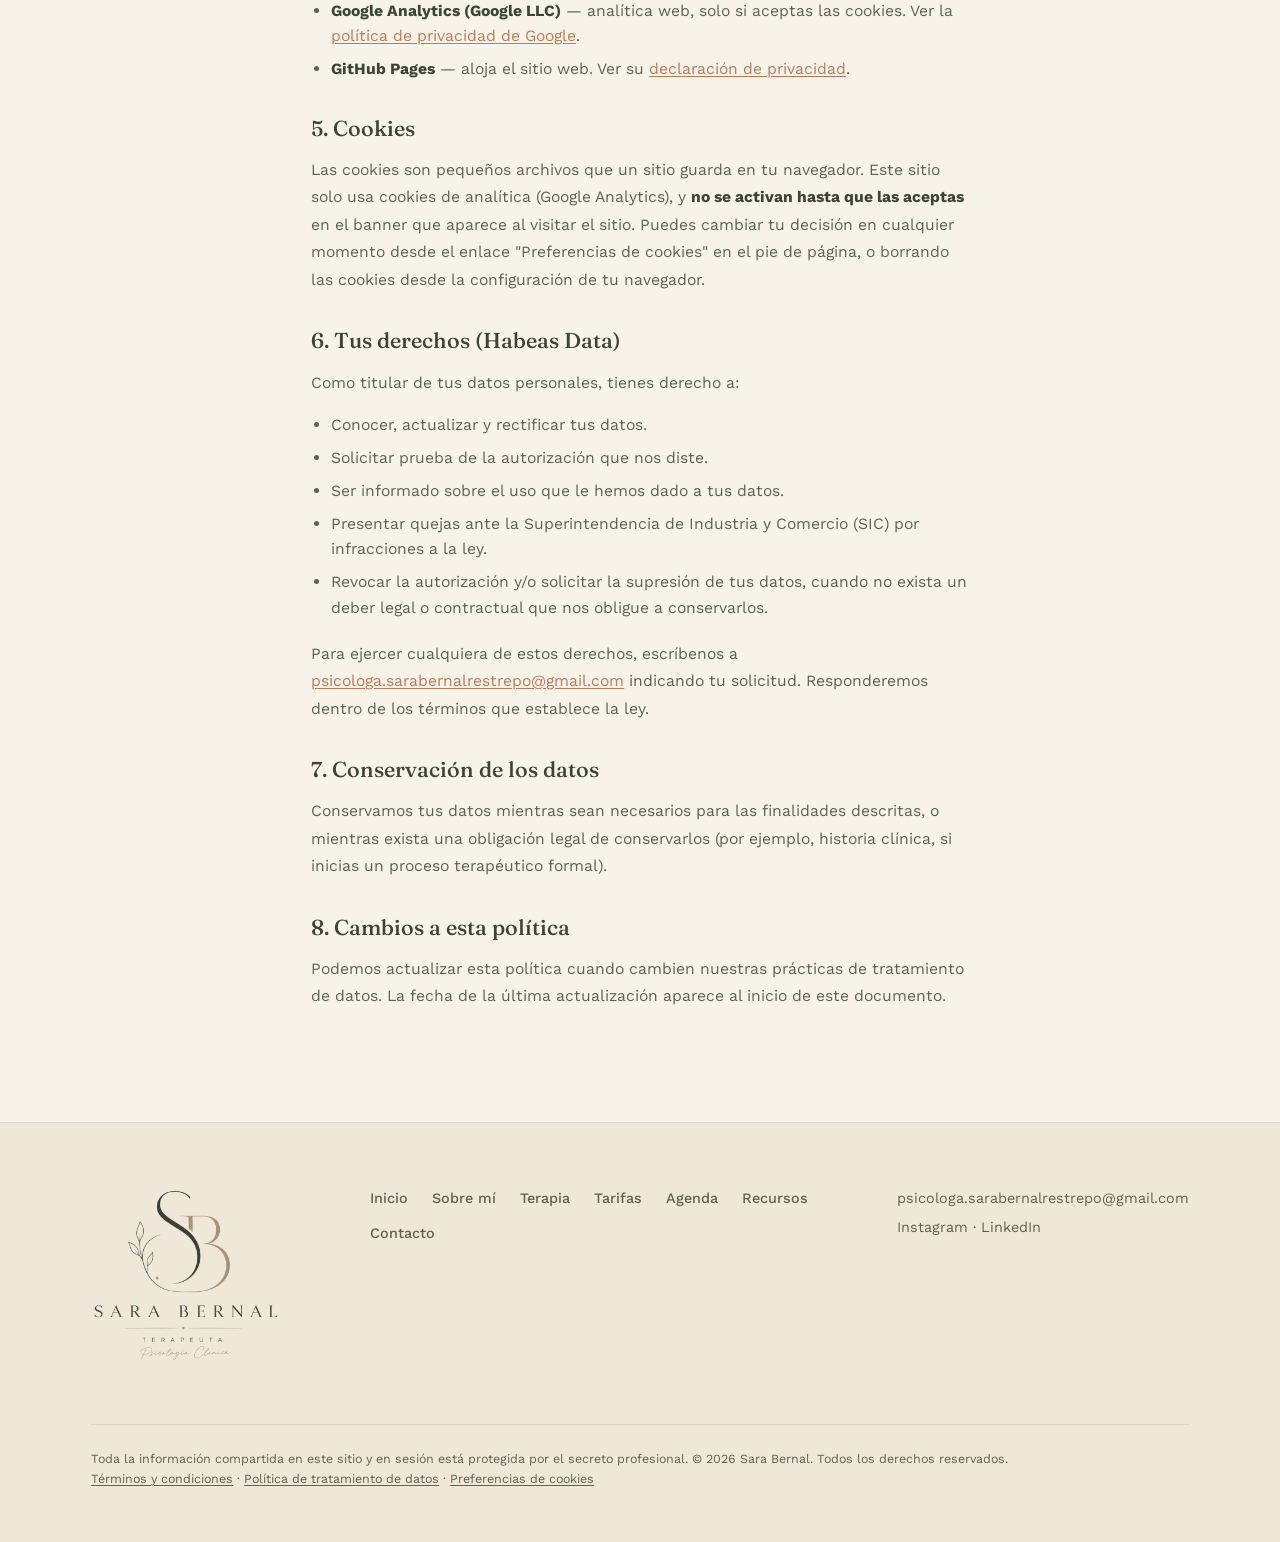
==== commit bf06867d: "Center page content on wide screens (header, sections, footer) Root cause: .section, .topbar__inner " ====
--- a/privacidad.html
+++ b/privacidad.html
@@ -151,33 +151,35 @@
 
 <!-- ============ FOOTER ============ -->
 <footer class="footer">
-  <div class="footer__brand">
-    <img src="assets/icons/logo-full.png" alt="Sara Bernal — Terapeuta, Psicología Clínica" class="footer__logo-img" width="640" height="598">
-  </div>
-
-  <nav class="footer__nav" aria-label="Navegación del footer">
-    <a href="index.html#inicio">Inicio</a>
-    <a href="index.html#sobre">Sobre mí</a>
-    <a href="index.html#terapia">Terapia</a>
-    <a href="index.html#tarifas">Tarifas</a>
-    <a href="index.html#agenda">Agenda</a>
-    <a href="index.html#recursos">Recursos</a>
-    <a href="index.html#contacto">Contacto</a>
-  </nav>
-
-  <div class="footer__contact">
-    <p>psicologa.sarabernalrestrepo@gmail.com</p>
-    <p>Instagram · LinkedIn</p>
-  </div>
-
-  <p class="footer__legal">
-    Toda la información compartida en este sitio y en sesión está protegida por el
-    secreto profesional. © <span id="footerYear"></span> Sara Bernal. Todos los derechos reservados.
-    <br>
-    <a href="terminos.html">Términos y condiciones</a> ·
-    <a href="privacidad.html">Política de tratamiento de datos</a> ·
-    <button type="button" class="footer__cookie-link" id="openCookiePrefs">Preferencias de cookies</button>
-  </p>
+  <div class="footer__inner">
+    <div class="footer__brand">
+      <img src="assets/icons/logo-full.png" alt="Sara Bernal — Terapeuta, Psicología Clínica" class="footer__logo-img" width="640" height="598">
+    </div>
+
+    <nav class="footer__nav" aria-label="Navegación del footer">
+      <a href="index.html#inicio">Inicio</a>
+      <a href="index.html#sobre">Sobre mí</a>
+      <a href="index.html#terapia">Terapia</a>
+      <a href="index.html#tarifas">Tarifas</a>
+      <a href="index.html#agenda">Agenda</a>
+      <a href="index.html#recursos">Recursos</a>
+      <a href="index.html#contacto">Contacto</a>
+    </nav>
+
+    <div class="footer__contact">
+      <p>psicologa.sarabernalrestrepo@gmail.com</p>
+      <p>Instagram · LinkedIn</p>
+    </div>
+
+    <p class="footer__legal">
+      Toda la información compartida en este sitio y en sesión está protegida por el
+      secreto profesional. © <span id="footerYear"></span> Sara Bernal. Todos los derechos reservados.
+      <br>
+      <a href="terminos.html">Términos y condiciones</a> ·
+      <a href="privacidad.html">Política de tratamiento de datos</a> ·
+      <button type="button" class="footer__cookie-link" id="openCookiePrefs">Preferencias de cookies</button>
+    </p>
+  </div>
 </footer>
 
 <!-- ============ COOKIE CONSENT BANNER ============ -->
--- a/css/styles.css
+++ b/css/styles.css
@@ -198,6 +198,8 @@
   justify-content: space-between;
   gap: 1.5rem;
   padding: 1rem 4vw;
+  max-width: 1200px;
+  margin: 0 auto;
 }
 
 .topbar__brand {
@@ -361,6 +363,7 @@
 .section {
   padding: 6rem 4vw;
   max-width: 1200px;
+  margin: 0 auto;
 }
 
 /* ============ Hero ============ */
@@ -1114,11 +1117,16 @@
 
 .footer {
   background: var(--paper-2);
+  border-top: 1px solid rgba(43, 58, 47, 0.08);
+}
+
+.footer__inner {
   padding: 4rem 4vw 2.5rem;
   display: grid;
   grid-template-columns: 1fr 2fr 1fr;
   gap: 2rem;
-  border-top: 1px solid rgba(43, 58, 47, 0.08);
+  max-width: 1200px;
+  margin: 0 auto;
 }
 
 .footer__logo {
@@ -1386,7 +1394,7 @@
     grid-template-columns: repeat(2, 1fr);
   }
 
-  .footer {
+  .footer__inner {
     grid-template-columns: 1fr;
   }
 }
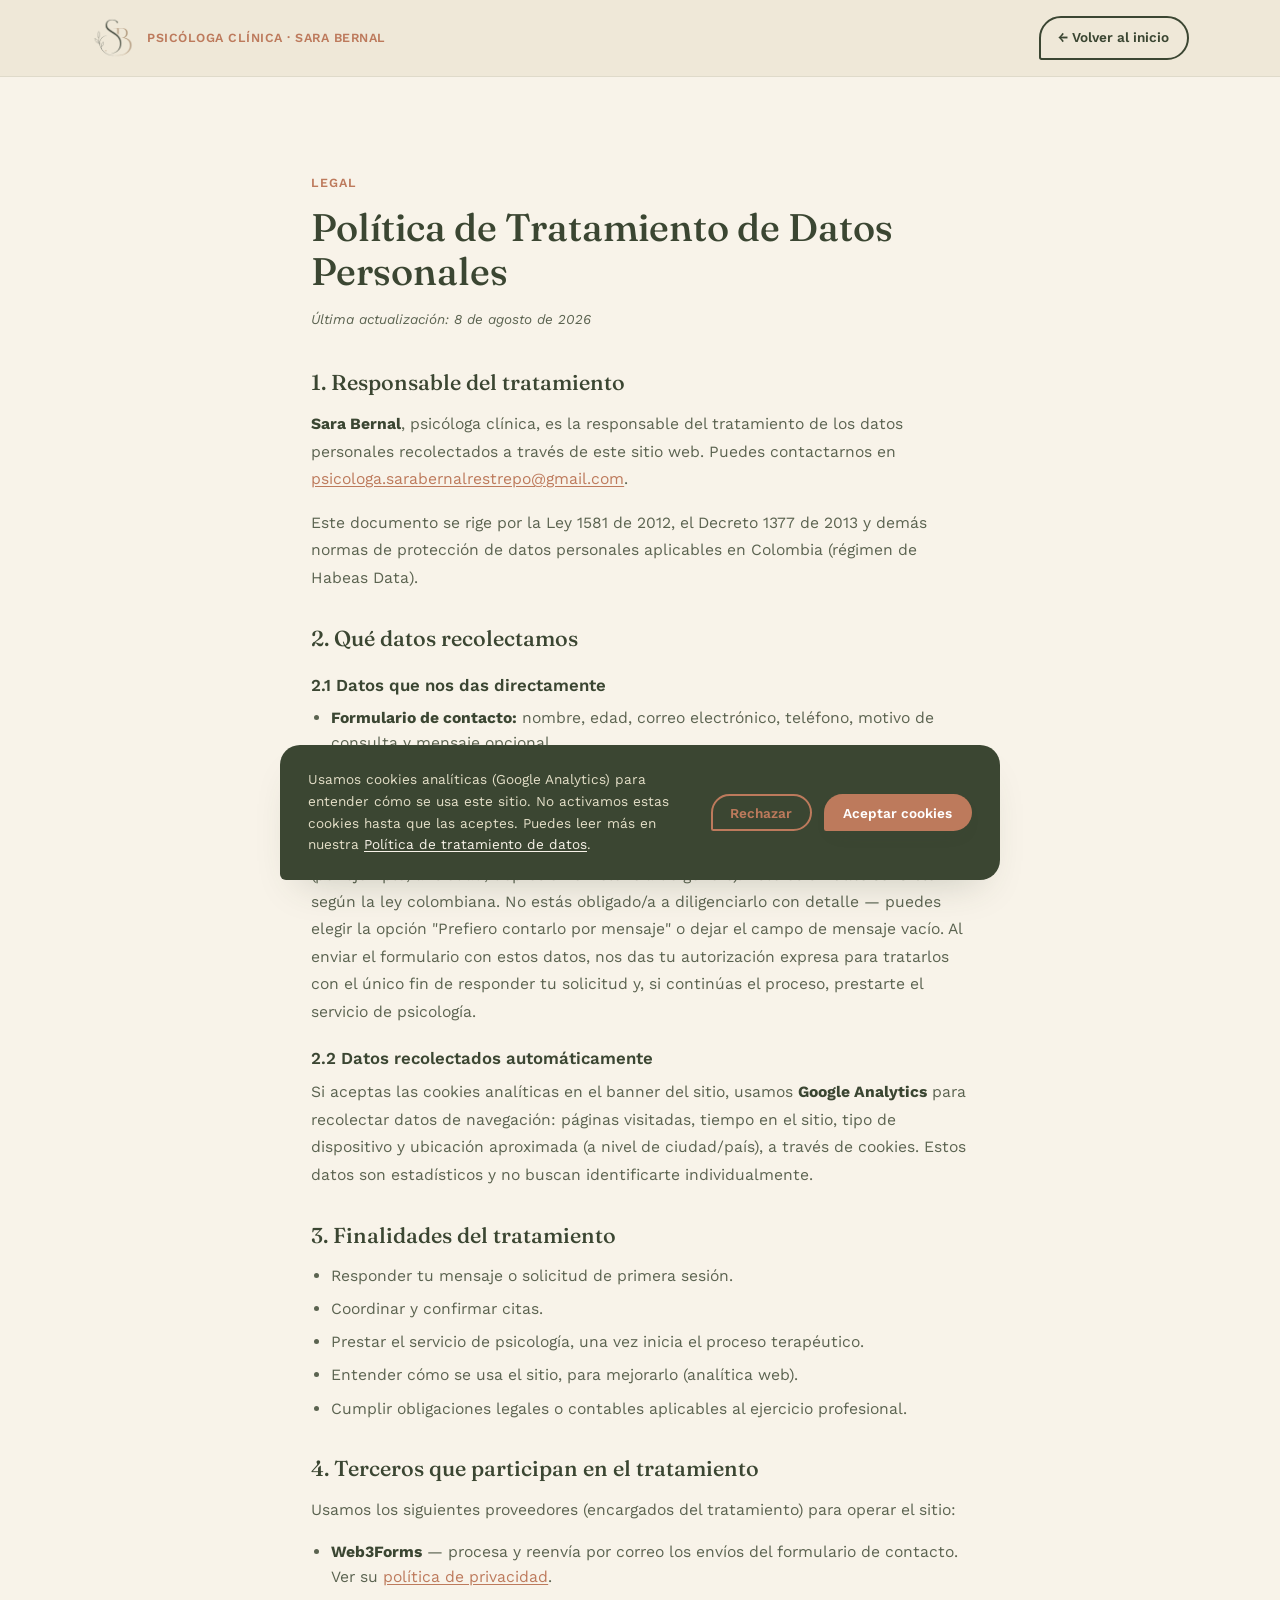
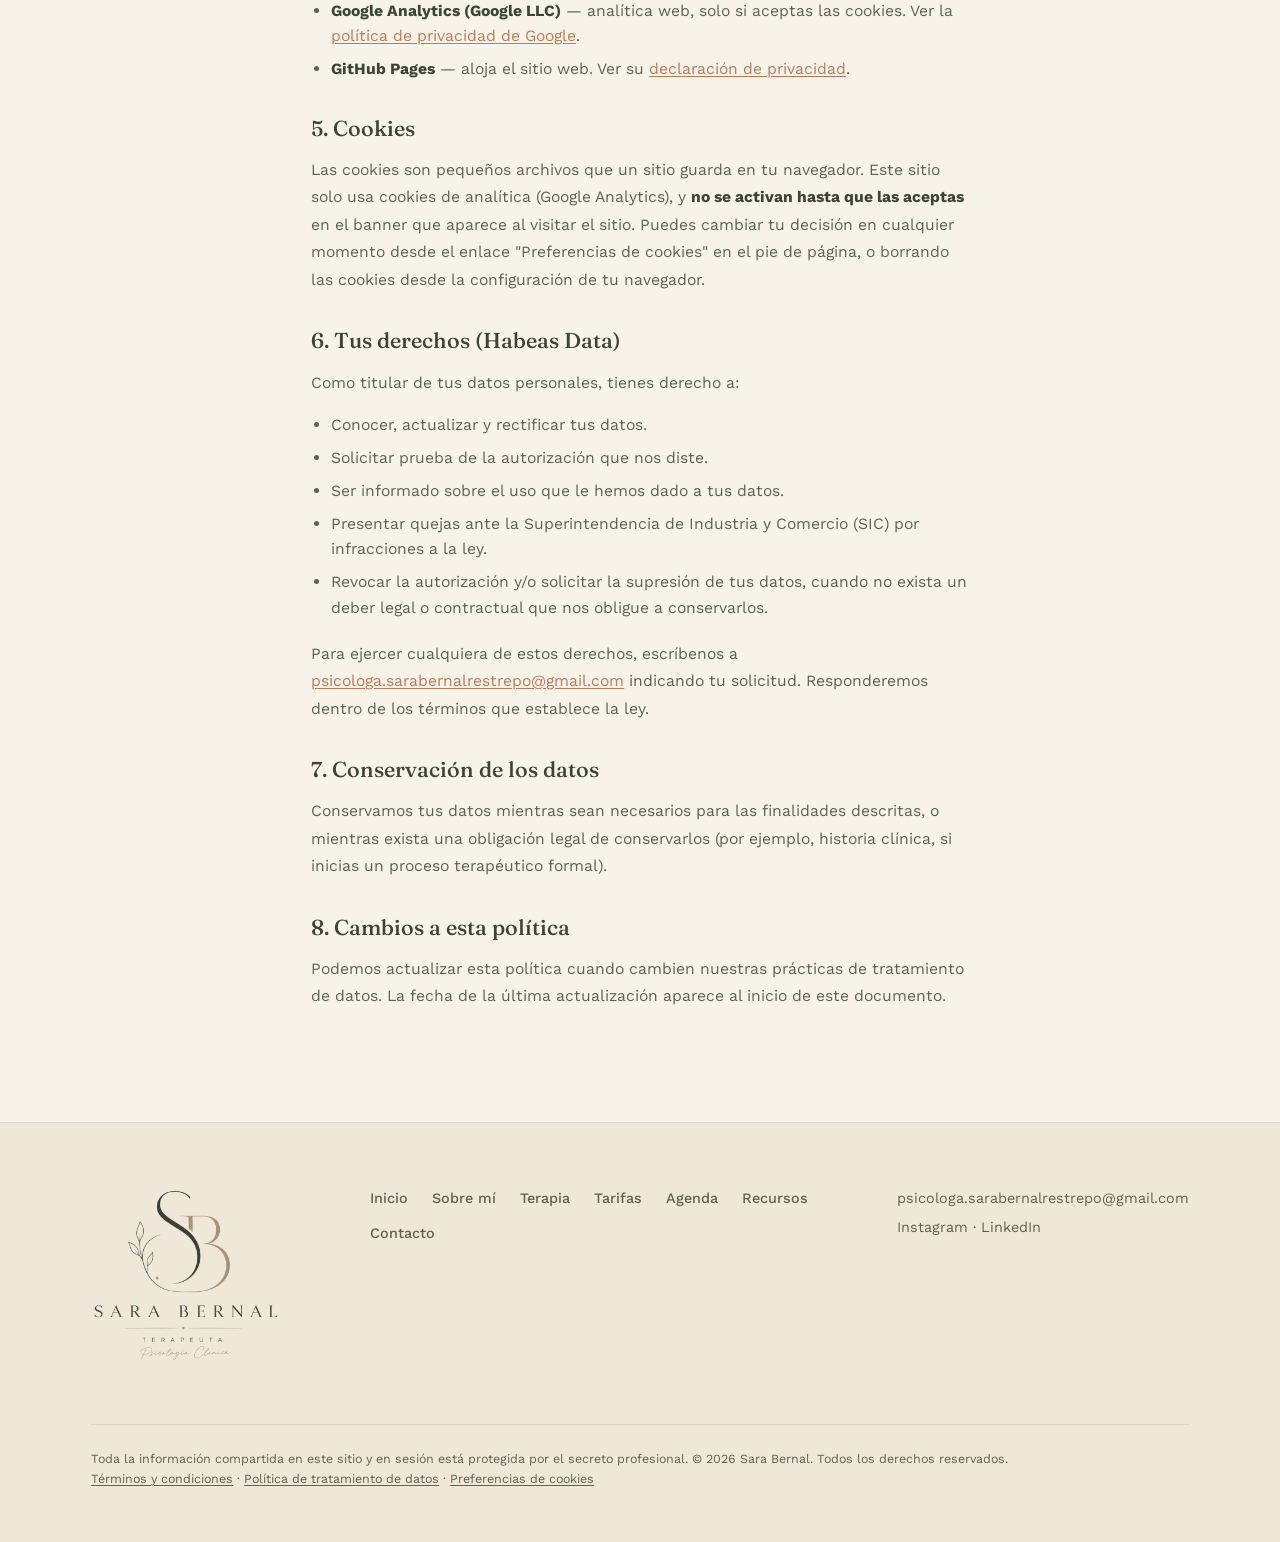
==== commit a1aa9762: "Move "Psicóloga clínica · Sara Bernal" tag into the header Was the eyebrow above the hero headline; " ====
--- a/privacidad.html
+++ b/privacidad.html
@@ -40,7 +40,10 @@
 
 <header class="topbar">
   <div class="topbar__inner">
-    <a href="index.html" class="topbar__brand"><img src="assets/icons/android-chrome-192x192.png" alt="Sara Bernal — Psicóloga clínica" class="topbar__brand-img"></a>
+    <a href="index.html" class="topbar__brand">
+      <img src="assets/icons/android-chrome-192x192.png" alt="Sara Bernal — Psicóloga clínica" class="topbar__brand-img">
+      <span class="topbar__brand-text">Psicóloga clínica · Sara Bernal</span>
+    </a>
     <a href="index.html" class="btn btn--ghost btn--small">← Volver al inicio</a>
   </div>
 </header>
--- a/css/styles.css
+++ b/css/styles.css
@@ -216,6 +216,17 @@
   height: 44px;
   width: 44px;
   display: block;
+}
+
+.topbar__brand-text {
+  font-family: var(--font-sans);
+  font-size: 0.78rem;
+  font-weight: 600;
+  letter-spacing: 0.04em;
+  text-transform: uppercase;
+  color: var(--clay);
+  margin-left: 0.75rem;
+  white-space: nowrap;
 }
 
 .topbar__brand-dot {
@@ -1404,6 +1415,10 @@
     padding: 3.5rem 6vw;
   }
 
+  .topbar__brand-text {
+    display: none;
+  }
+
   .cards-grid--areas,
   .cards-grid--pricing,
   .cards-grid--recursos,
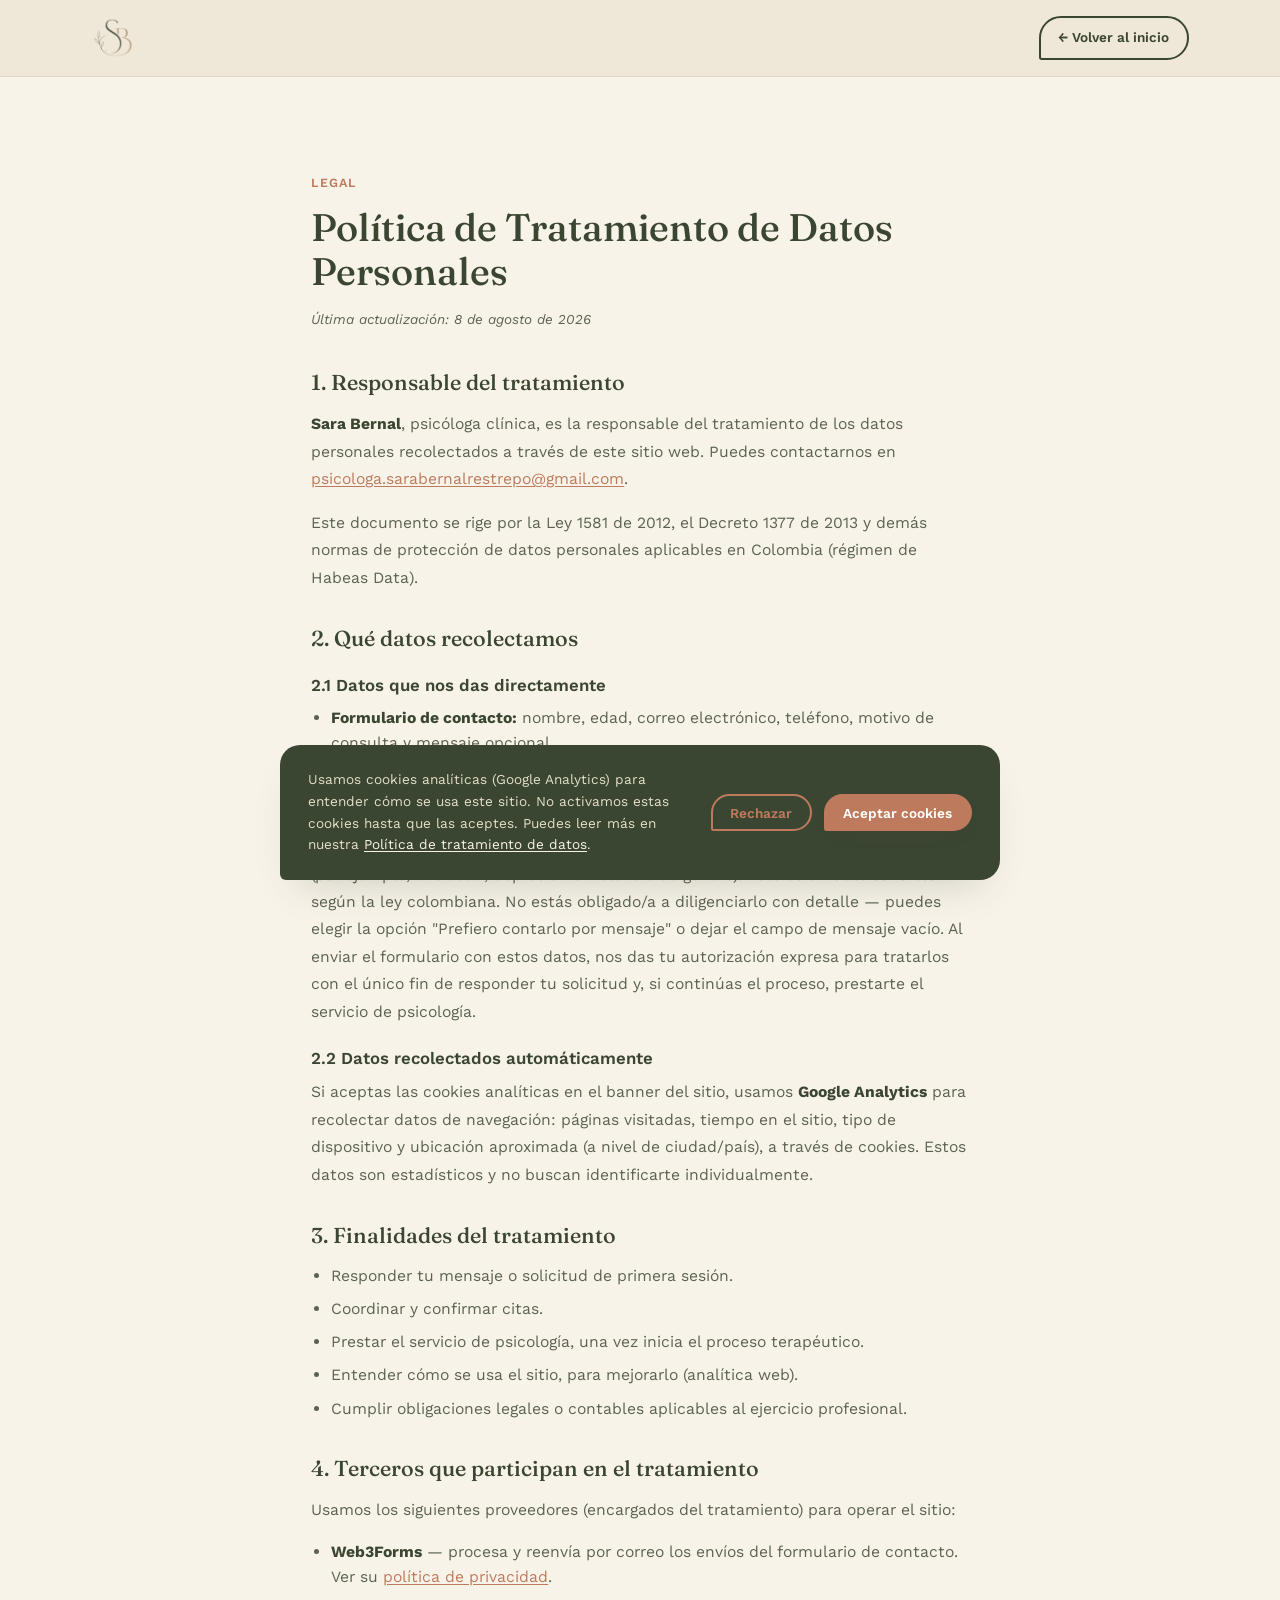
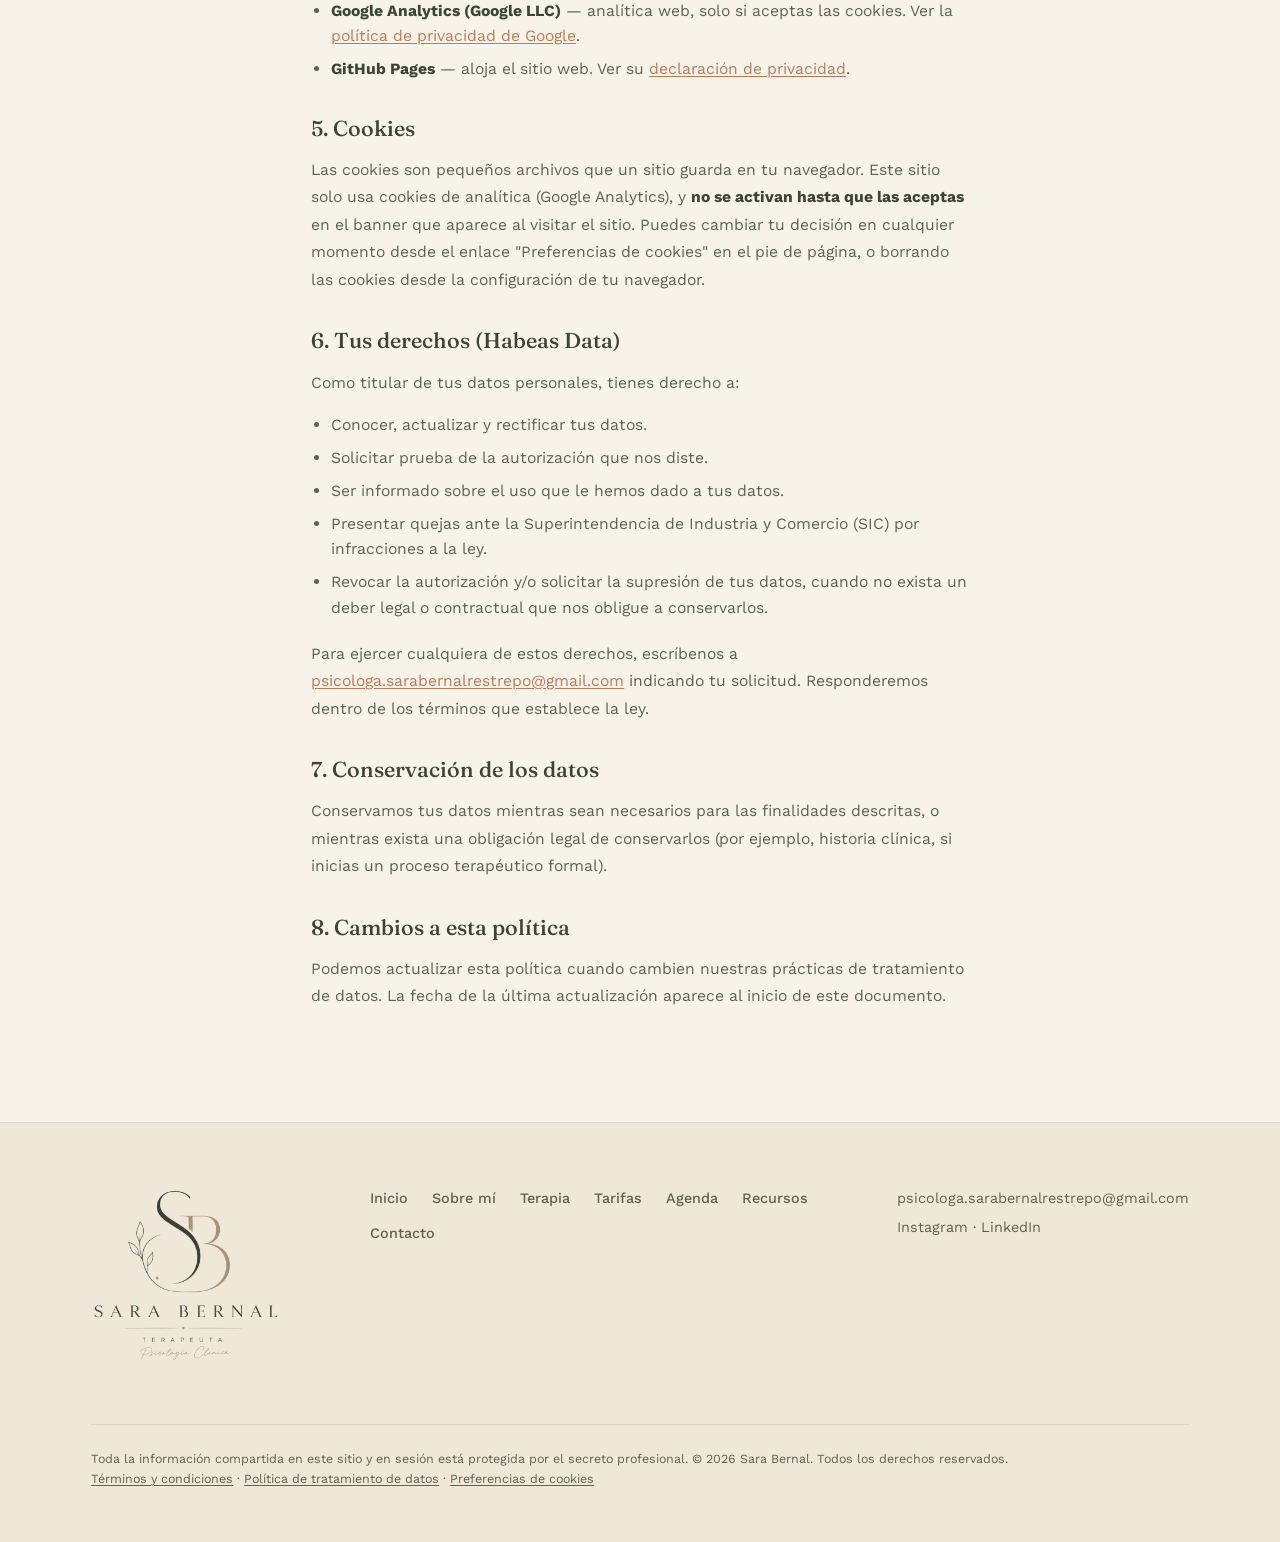
==== commit 68fb9daf: "Revert "Move "Psicóloga clínica · Sara Bernal" tag into the header" This reverts commit a1aa976276d0" ====
--- a/privacidad.html
+++ b/privacidad.html
@@ -40,10 +40,7 @@
 
 <header class="topbar">
   <div class="topbar__inner">
-    <a href="index.html" class="topbar__brand">
-      <img src="assets/icons/android-chrome-192x192.png" alt="Sara Bernal — Psicóloga clínica" class="topbar__brand-img">
-      <span class="topbar__brand-text">Psicóloga clínica · Sara Bernal</span>
-    </a>
+    <a href="index.html" class="topbar__brand"><img src="assets/icons/android-chrome-192x192.png" alt="Sara Bernal — Psicóloga clínica" class="topbar__brand-img"></a>
     <a href="index.html" class="btn btn--ghost btn--small">← Volver al inicio</a>
   </div>
 </header>
--- a/css/styles.css
+++ b/css/styles.css
@@ -216,17 +216,6 @@
   height: 44px;
   width: 44px;
   display: block;
-}
-
-.topbar__brand-text {
-  font-family: var(--font-sans);
-  font-size: 0.78rem;
-  font-weight: 600;
-  letter-spacing: 0.04em;
-  text-transform: uppercase;
-  color: var(--clay);
-  margin-left: 0.75rem;
-  white-space: nowrap;
 }
 
 .topbar__brand-dot {
@@ -1415,10 +1404,6 @@
     padding: 3.5rem 6vw;
   }
 
-  .topbar__brand-text {
-    display: none;
-  }
-
   .cards-grid--areas,
   .cards-grid--pricing,
   .cards-grid--recursos,
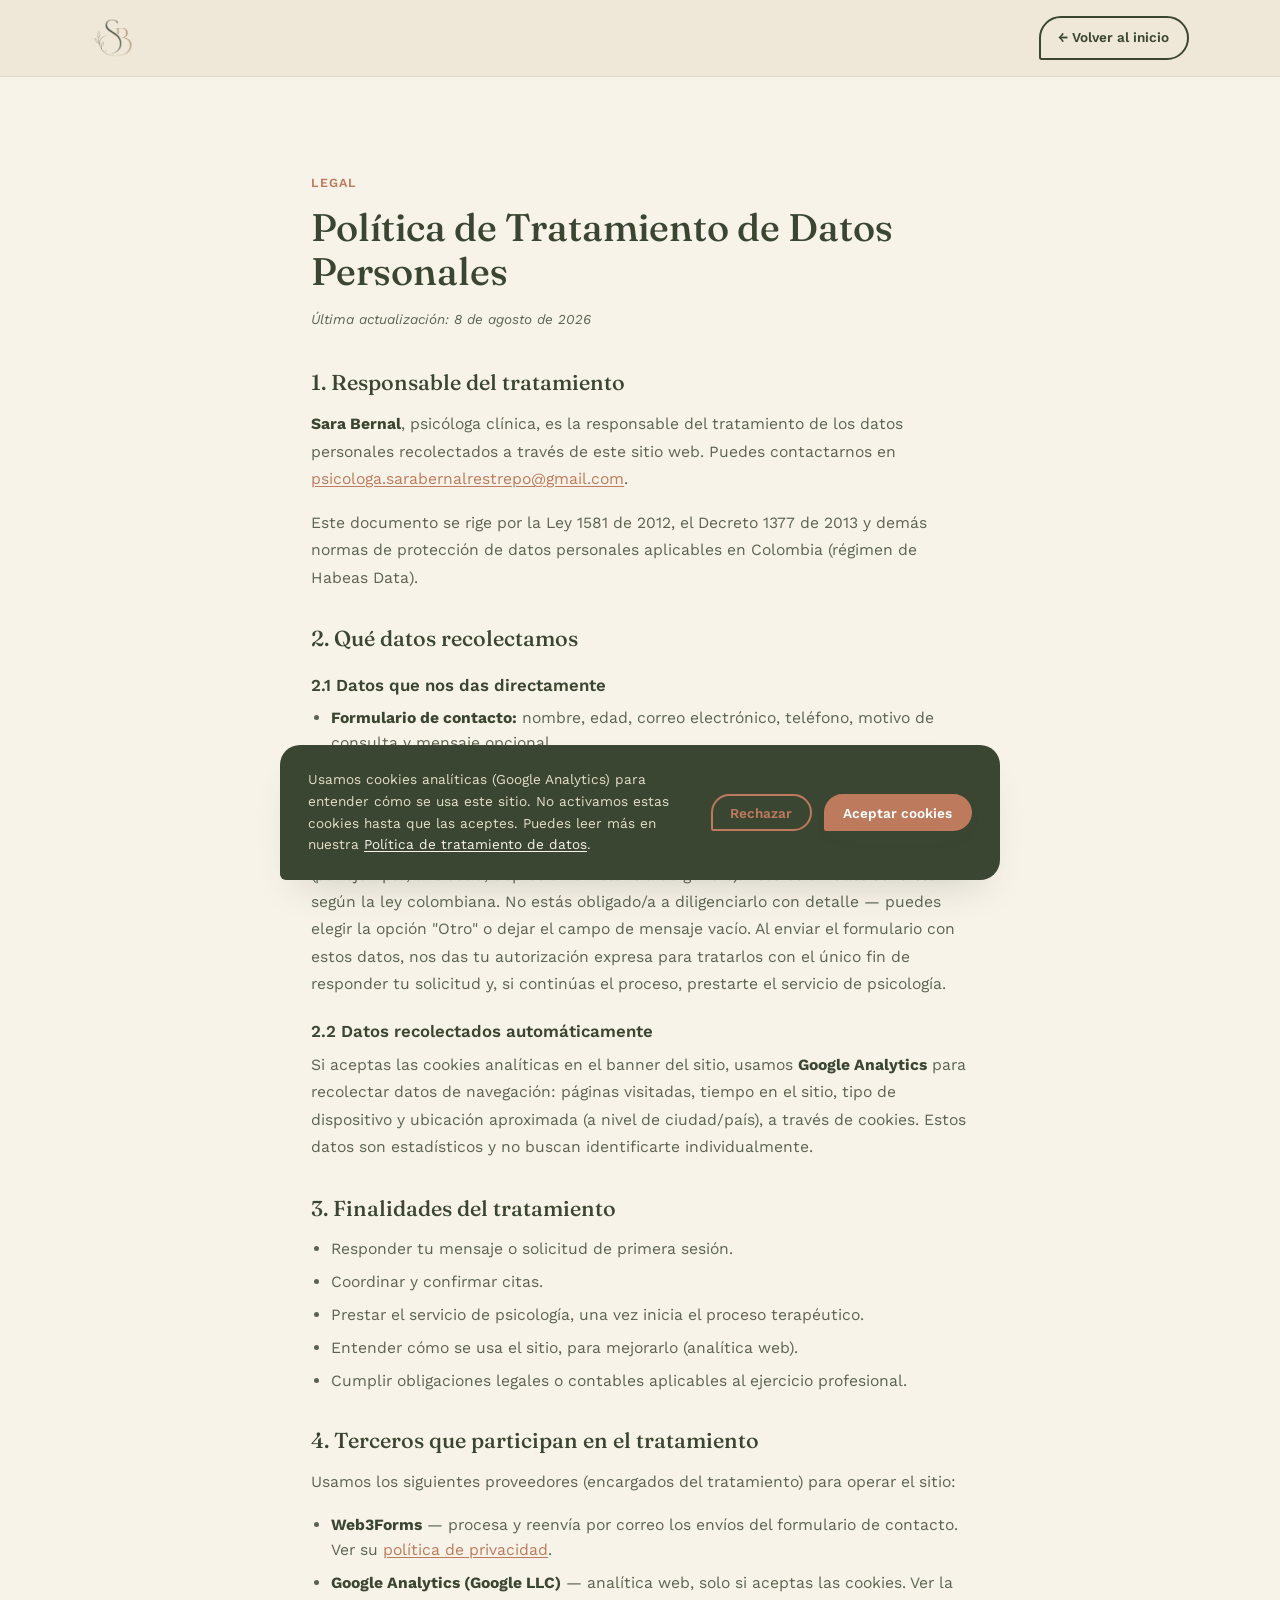
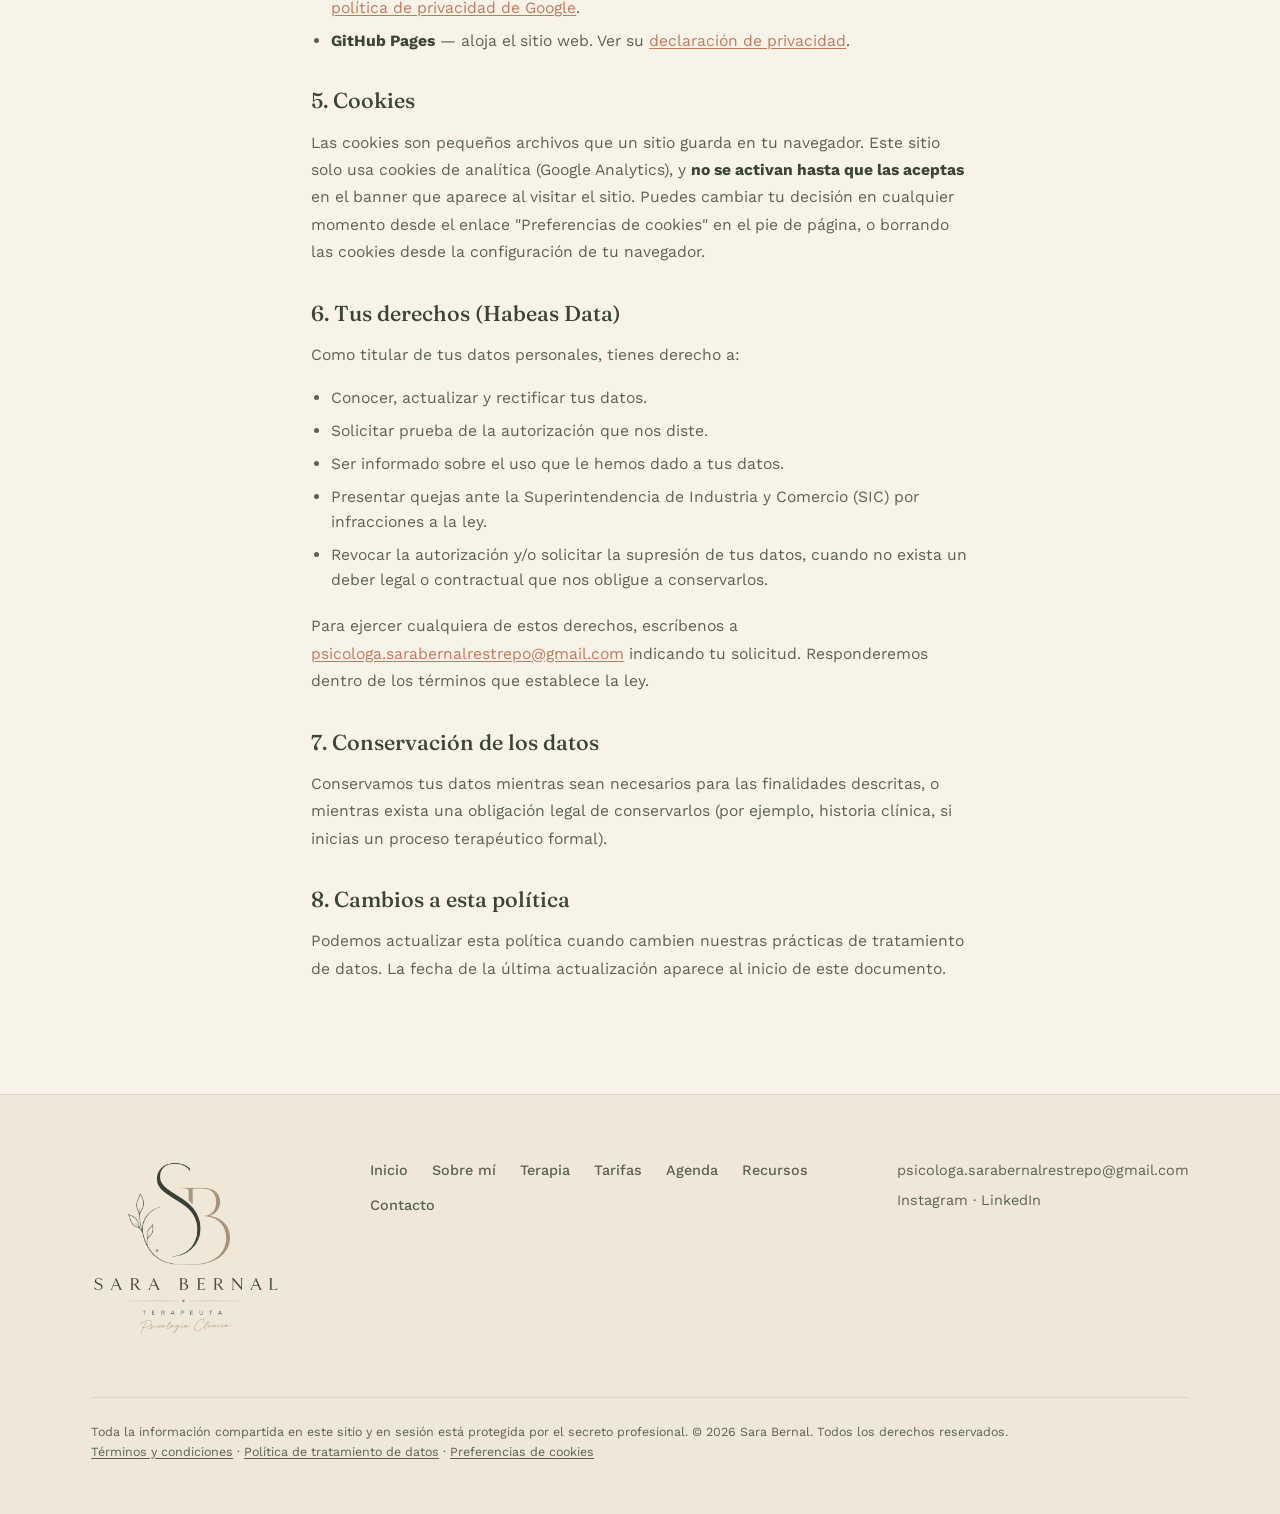
==== commit d2b9bcdc: "Rename contact form option "Prefiero contarlo por mensaje" -> "Otro" Also updated the matching menti" ====
--- a/privacidad.html
+++ b/privacidad.html
@@ -74,8 +74,8 @@
         El campo "¿qué te trae por aquí?" puede incluir información sobre tu salud mental
         (por ejemplo, ansiedad, depresión o violencia de género). Este es un
         <strong>dato sensible</strong> según la ley colombiana. No estás obligado/a a
-        diligenciarlo con detalle — puedes elegir la opción "Prefiero contarlo por
-        mensaje" o dejar el campo de mensaje vacío. Al enviar el formulario con estos
+        diligenciarlo con detalle — puedes elegir la opción "Otro"
+        o dejar el campo de mensaje vacío. Al enviar el formulario con estos
         datos, nos das tu autorización expresa para tratarlos con el único fin de
         responder tu solicitud y, si continúas el proceso, prestarte el servicio de
         psicología.
--- a/css/styles.css
+++ b/css/styles.css
@@ -374,7 +374,6 @@
   gap: 3rem;
   align-items: start;
   padding-top: 5rem;
-  max-width: none;
 }
 
 .hero__headline {
@@ -919,6 +918,24 @@
 .form-group textarea:focus {
   outline: 2px solid var(--sage);
   outline-offset: 1px;
+}
+
+.schedule-note {
+  display: flex;
+  align-items: center;
+  gap: 0.65rem;
+  background: var(--sage-light);
+  color: var(--ink);
+  font-size: 0.9rem;
+  padding: 0.85rem 1.1rem;
+  border-radius: 14px 14px 14px 4px;
+}
+
+.schedule-note svg {
+  width: 22px;
+  height: 22px;
+  color: var(--clay);
+  flex-shrink: 0;
 }
 
 .checkbox-row {
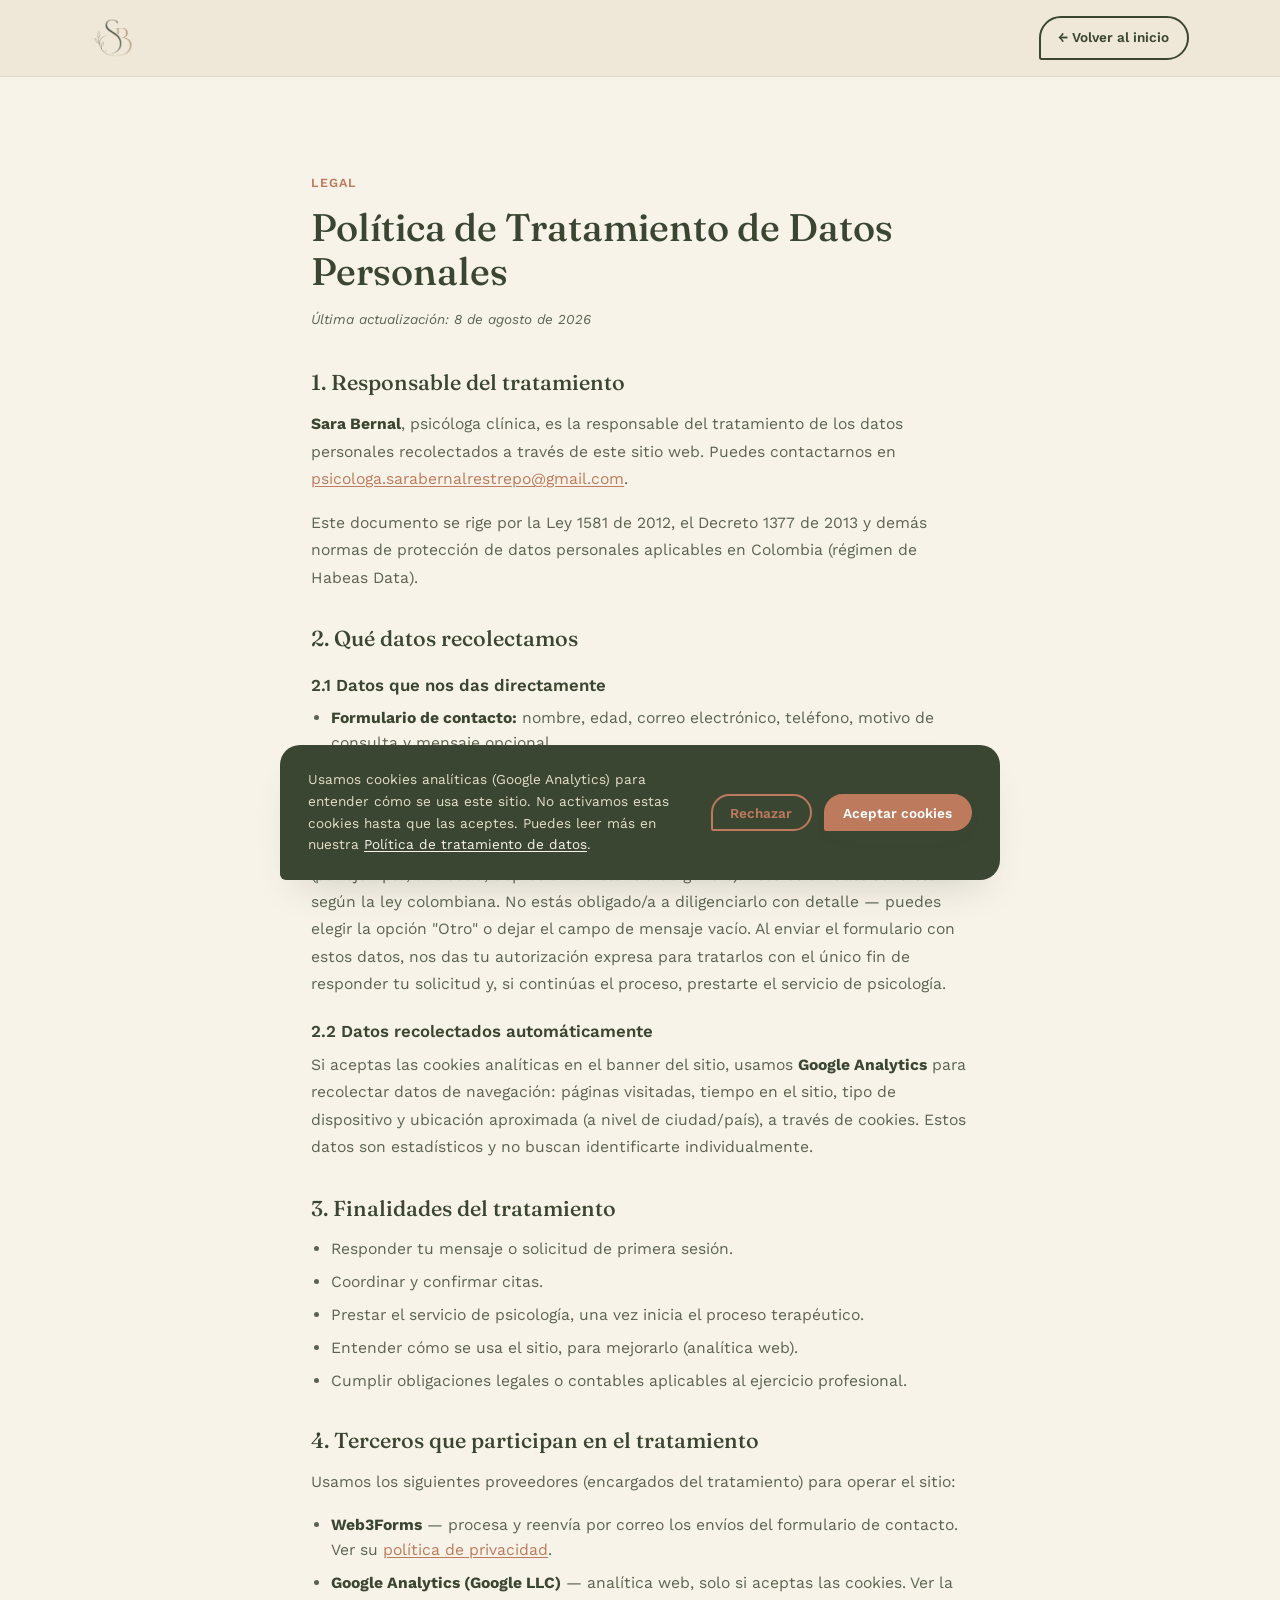
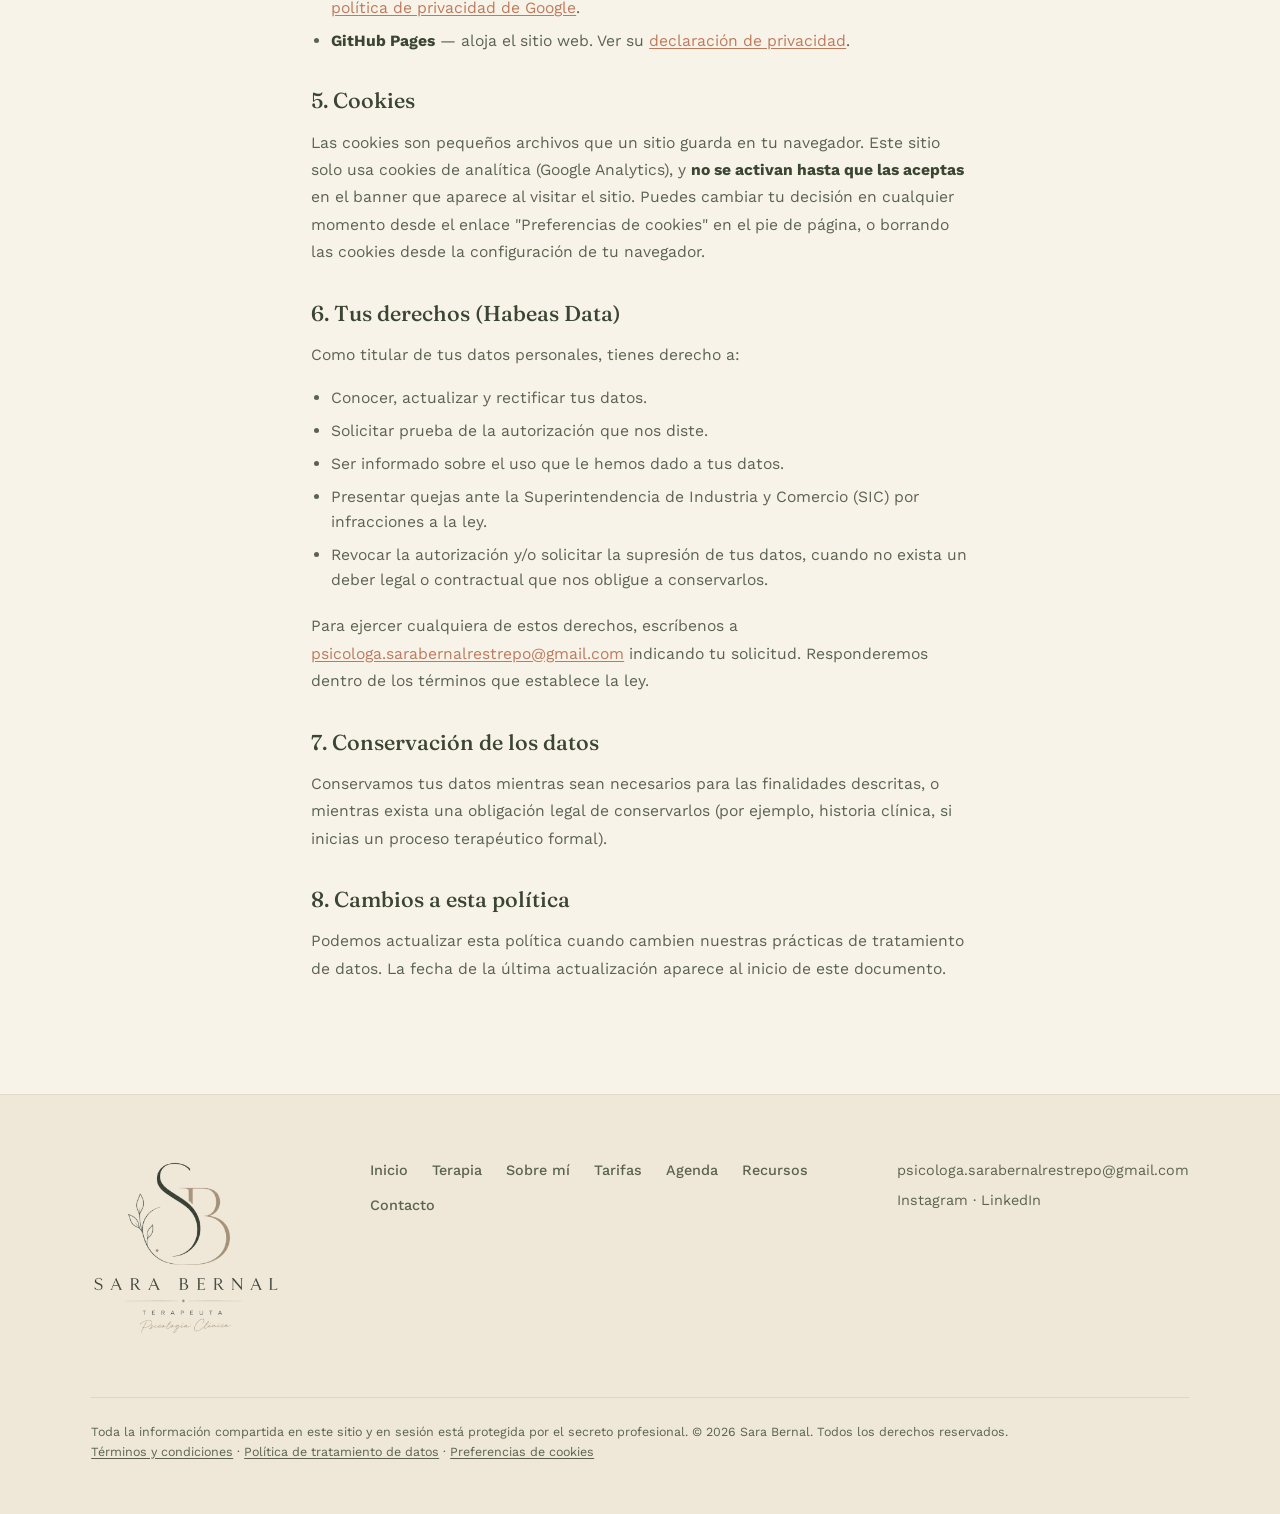
==== commit d2efa99c: "Fix nav order and scroll-spy false-highlight at page top - Nav order now matches actual page order: " ====
--- a/privacidad.html
+++ b/privacidad.html
@@ -158,8 +158,8 @@
 
     <nav class="footer__nav" aria-label="Navegación del footer">
       <a href="index.html#inicio">Inicio</a>
+      <a href="index.html#terapia">Terapia</a>
       <a href="index.html#sobre">Sobre mí</a>
-      <a href="index.html#terapia">Terapia</a>
       <a href="index.html#tarifas">Tarifas</a>
       <a href="index.html#agenda">Agenda</a>
       <a href="index.html#recursos">Recursos</a>
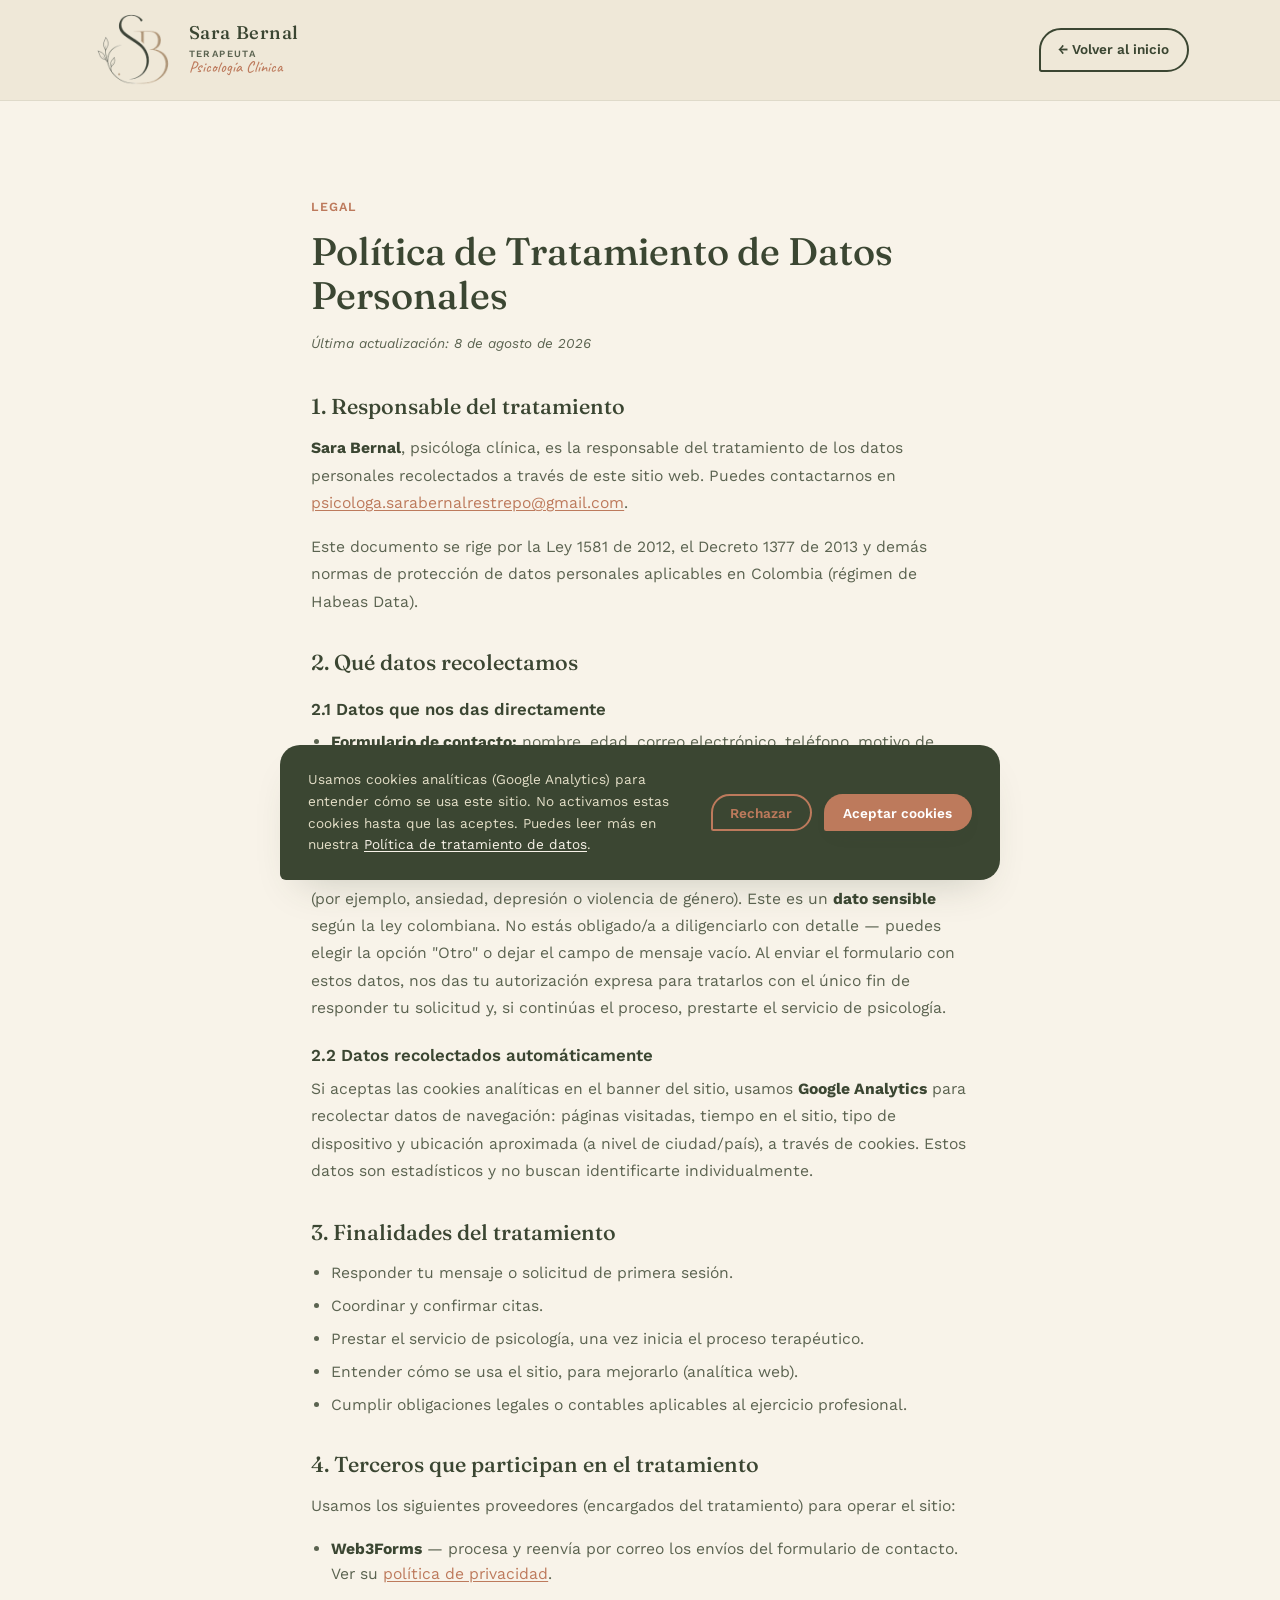
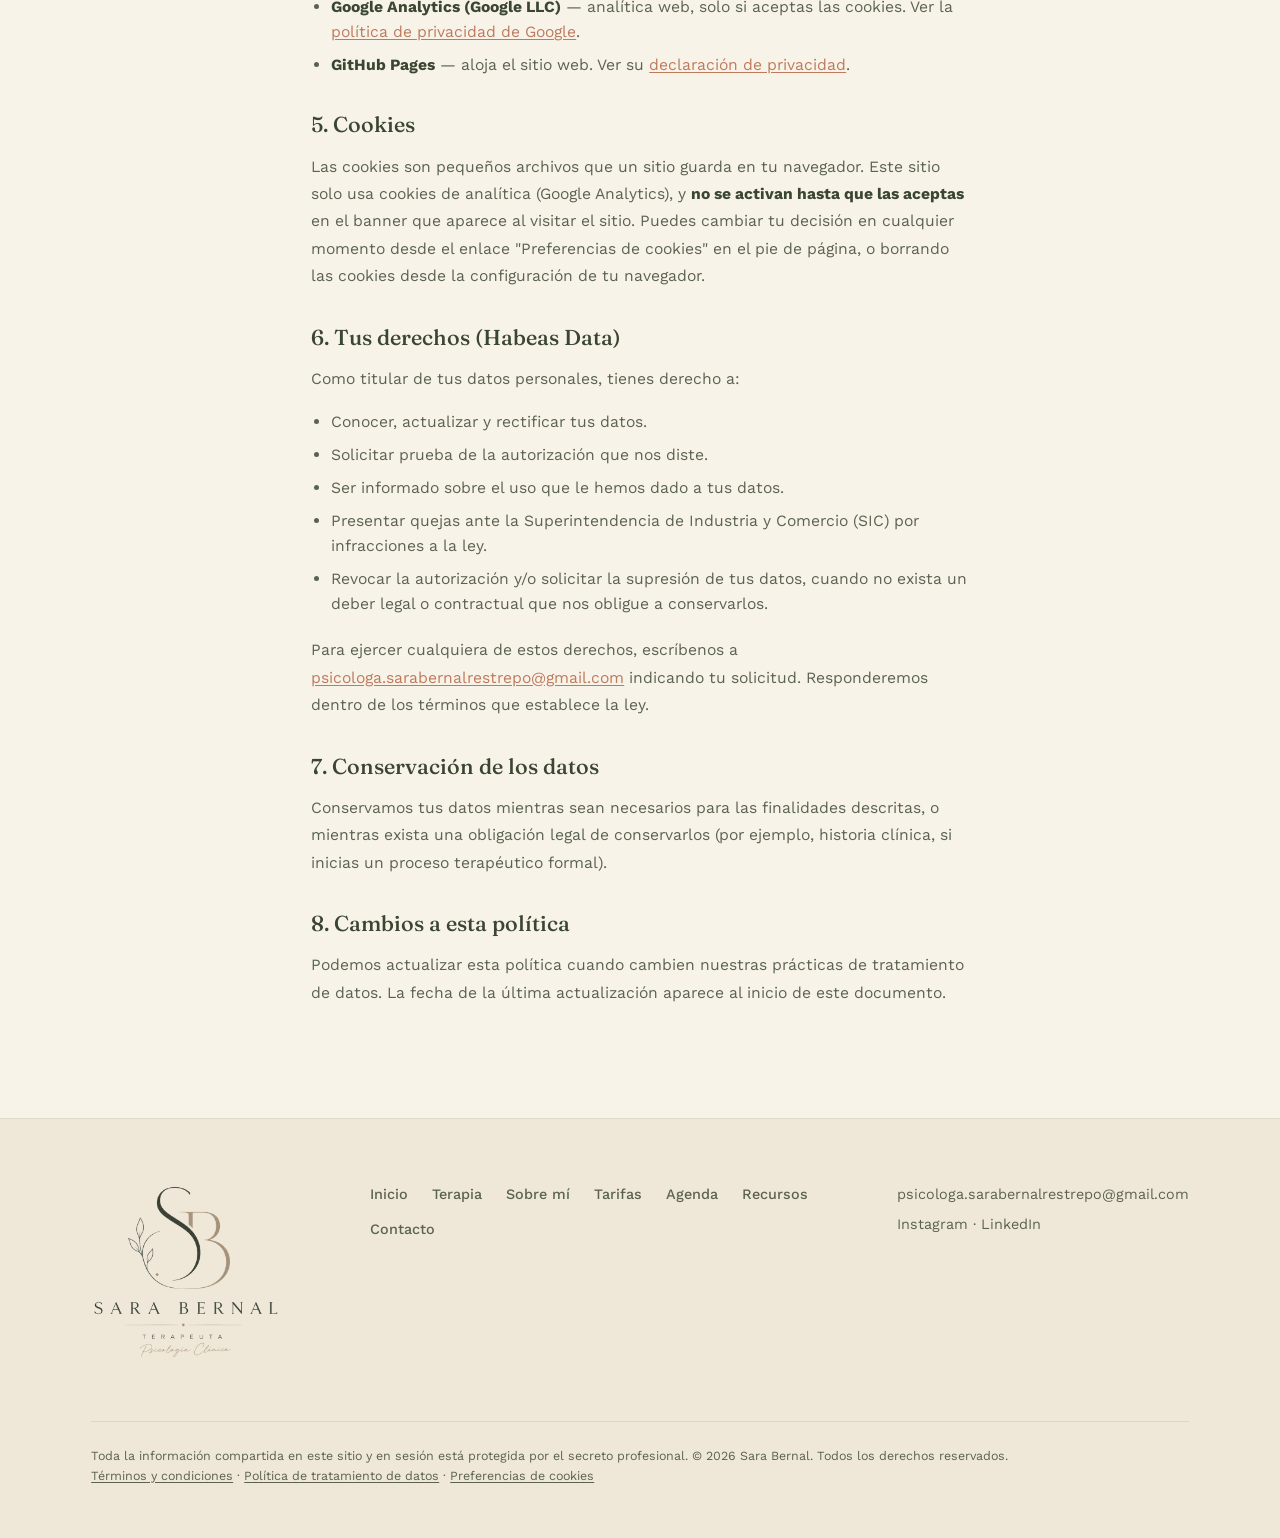
==== commit e73b63ce: "Add wordmark text next to the header icon (Sara Bernal / Terapeuta / Psicología Clínica) Rendered as" ====
--- a/privacidad.html
+++ b/privacidad.html
@@ -32,7 +32,7 @@
 
 <link rel="preconnect" href="https://fonts.googleapis.com">
 <link rel="preconnect" href="https://fonts.gstatic.com" crossorigin>
-<link href="https://fonts.googleapis.com/css2?family=Fraunces:ital,wght@0,500;0,600;1,400;1,500&family=Work+Sans:wght@400;500;600;700&display=swap" rel="stylesheet">
+<link href="https://fonts.googleapis.com/css2?family=Fraunces:ital,wght@0,500;0,600;1,400;1,500&family=Work+Sans:wght@400;500;600;700&family=Caveat:wght@500;600&display=swap" rel="stylesheet">
 
 <link rel="stylesheet" href="css/styles.css">
 </head>
@@ -40,7 +40,14 @@
 
 <header class="topbar">
   <div class="topbar__inner">
-    <a href="index.html" class="topbar__brand"><img src="assets/icons/android-chrome-192x192.png" alt="Sara Bernal — Psicóloga clínica" class="topbar__brand-img"></a>
+    <a href="index.html" class="topbar__brand">
+      <img src="assets/icons/android-chrome-192x192.png" alt="Sara Bernal — Psicóloga clínica" class="topbar__brand-img">
+      <span class="topbar__brand-word">
+        <span class="topbar__brand-name">Sara Bernal</span>
+        <span class="topbar__brand-role">Terapeuta</span>
+        <span class="topbar__brand-script">Psicología Clínica</span>
+      </span>
+    </a>
     <a href="index.html" class="btn btn--ghost btn--small">← Volver al inicio</a>
   </div>
 </header>
--- a/css/styles.css
+++ b/css/styles.css
@@ -197,7 +197,7 @@
   align-items: center;
   justify-content: space-between;
   gap: 1.5rem;
-  padding: 1rem 4vw;
+  padding: 0.5rem 4vw;
   max-width: 1200px;
   margin: 0 auto;
 }
@@ -213,9 +213,41 @@
 }
 
 .topbar__brand-img {
-  height: 44px;
-  width: 44px;
+  height: 84px;
+  width: 84px;
   display: block;
+}
+
+.topbar__brand-word {
+  display: flex;
+  flex-direction: column;
+  line-height: 1.2;
+  margin-left: 0.85rem;
+}
+
+.topbar__brand-name {
+  font-family: var(--font-serif);
+  font-size: 1.15rem;
+  font-weight: 500;
+  letter-spacing: 0.03em;
+  color: var(--ink);
+}
+
+.topbar__brand-role {
+  font-family: var(--font-sans);
+  font-size: 0.6rem;
+  font-weight: 600;
+  letter-spacing: 0.14em;
+  text-transform: uppercase;
+  color: var(--ink-soft);
+  margin-top: 0.2rem;
+}
+
+.topbar__brand-script {
+  font-family: var(--font-script);
+  font-size: 1rem;
+  color: var(--clay);
+  margin-top: -0.05rem;
 }
 
 .topbar__brand-dot {
@@ -226,6 +258,11 @@
   flex: 1;
   min-width: 0;
   overflow-x: auto;
+  scrollbar-width: none;
+}
+
+.topbar__nav::-webkit-scrollbar {
+  display: none;
 }
 
 .topbar__list {
@@ -233,6 +270,7 @@
   align-items: center;
   gap: 0.25rem;
   white-space: nowrap;
+  width: max-content;
 }
 
 .nav-link {
@@ -451,39 +489,40 @@
   grid-template-columns: repeat(3, 1fr);
 }
 
-.cards-grid--testimonios {
-  grid-template-columns: repeat(2, 1fr);
-  max-width: 900px;
-  margin: 0 auto;
-  gap: 3rem;
-}
-
-.cards-grid--esperar {
-  grid-template-columns: repeat(4, 1fr);
-}
-
 /* ============ Área cards ============ */
+
+.areas {
+  --areas-accent: #2f6b4f;
+  text-align: center;
+}
+
+.areas .section-lead {
+  margin-left: auto;
+  margin-right: auto;
+}
 
 .area-card {
   background: var(--white);
-  border: 1px solid rgba(43, 58, 47, 0.08);
-  border-radius: 24px 24px 24px 90px;
-  padding: 2rem 1.85rem;
+  border: 1px solid rgba(43, 58, 47, 0.1);
+  border-radius: 18px;
+  padding: 24px;
   display: flex;
   flex-direction: column;
-  gap: 0.9rem;
-  transition: transform 0.25s ease, box-shadow 0.25s ease;
+  align-items: center;
+  text-align: center;
+  gap: 0.6rem;
+  transition: transform 0.2s ease, box-shadow 0.2s ease;
 }
 
 .area-card:hover {
-  transform: translateY(-4px);
+  transform: translateY(-2px);
   box-shadow: var(--shadow-sm);
 }
 
 .area-card__icon {
-  width: 56px;
-  height: 56px;
-  border-radius: 16px 16px 16px 4px;
+  width: 44px;
+  height: 44px;
+  border-radius: 12px;
   background: var(--paper-2);
   display: flex;
   align-items: center;
@@ -491,26 +530,26 @@
 }
 
 .area-card__icon svg {
-  width: 28px;
-  height: 28px;
-  color: var(--clay);
+  width: 22px;
+  height: 22px;
+  color: var(--areas-accent);
 }
 
 .area-card__title {
-  font-size: 1.2rem;
+  font-size: 1.05rem;
   font-weight: 500;
 }
 
 .area-card__desc {
   color: var(--ink-soft);
-  font-size: 0.95rem;
+  font-size: 0.88rem;
   flex: 1;
 }
 
 .area-card__link {
-  color: var(--clay);
+  color: var(--areas-accent);
   font-weight: 600;
-  font-size: 0.9rem;
+  font-size: 0.85rem;
 }
 
 .area-card--protective {
@@ -524,59 +563,6 @@
 
 .area-card--protective .area-card__icon svg {
   color: var(--sage);
-}
-
-/* ============ Lo que puedes esperar ============ */
-
-.esperar {
-  text-align: center;
-}
-
-.expect-card {
-  background: var(--paper-2);
-  border-radius: 20px;
-  padding: 2.25rem 1.5rem 2rem;
-  display: flex;
-  flex-direction: column;
-  align-items: center;
-  text-align: center;
-}
-
-.expect-card__icon {
-  width: 64px;
-  height: 64px;
-  border-radius: 50%;
-  border: 1.5px solid rgba(59, 70, 50, 0.25);
-  display: flex;
-  align-items: center;
-  justify-content: center;
-  margin-bottom: 1rem;
-}
-
-.expect-card__icon svg {
-  width: 28px;
-  height: 28px;
-  color: var(--ink);
-}
-
-.expect-card__number {
-  font-size: 0.75rem;
-  font-weight: 600;
-  letter-spacing: 0.1em;
-  color: var(--ink-soft);
-  margin-bottom: 0.5rem;
-}
-
-.expect-card__title {
-  font-family: var(--font-serif);
-  font-size: 1.15rem;
-  font-weight: 500;
-  margin-bottom: 0.5rem;
-}
-
-.expect-card__desc {
-  font-size: 0.9rem;
-  color: var(--ink-soft);
 }
 
 .area-card__link--protective {
@@ -693,9 +679,10 @@
 }
 
 .sobre__meta {
-  display: flex;
-  flex-wrap: wrap;
-  gap: 1.75rem;
+  display: grid;
+  grid-template-columns: repeat(2, 1fr);
+  column-gap: 1.75rem;
+  row-gap: 1.1rem;
   margin-top: 1.75rem;
   padding-top: 1.5rem;
   border-top: 1px solid rgba(59, 70, 50, 0.12);
@@ -719,6 +706,50 @@
 .sobre__meta-item strong {
   color: var(--ink);
   font-weight: 600;
+}
+
+.sobre__features {
+  grid-column: 1 / -1;
+  display: grid;
+  grid-template-columns: repeat(4, 1fr);
+  gap: 1.75rem;
+  margin-top: 0.5rem;
+  padding-top: 1.25rem;
+  border-top: 1px solid rgba(59, 70, 50, 0.12);
+}
+
+.sobre__feature {
+  display: flex;
+  flex-direction: column;
+  gap: 0.3rem;
+}
+
+.sobre__feature-icon {
+  width: 44px;
+  height: 44px;
+  border-radius: 50%;
+  background: var(--sage-light);
+  display: flex;
+  align-items: center;
+  justify-content: center;
+  margin-bottom: 0.5rem;
+}
+
+.sobre__feature-icon svg {
+  width: 22px;
+  height: 22px;
+  color: var(--clay);
+}
+
+.sobre__feature strong {
+  color: var(--ink);
+  font-size: 0.98rem;
+  font-weight: 600;
+}
+
+.sobre__feature span {
+  color: var(--ink-soft);
+  font-size: 0.85rem;
 }
 
 /* ============ Cómo trabajamos ============ */
@@ -920,24 +951,6 @@
   outline-offset: 1px;
 }
 
-.schedule-note {
-  display: flex;
-  align-items: center;
-  gap: 0.65rem;
-  background: var(--sage-light);
-  color: var(--ink);
-  font-size: 0.9rem;
-  padding: 0.85rem 1.1rem;
-  border-radius: 14px 14px 14px 4px;
-}
-
-.schedule-note svg {
-  width: 22px;
-  height: 22px;
-  color: var(--clay);
-  flex-shrink: 0;
-}
-
 .checkbox-row {
   display: flex;
   align-items: center;
@@ -1018,69 +1031,9 @@
   margin-bottom: 1.25rem;
 }
 
-.time-grid {
-  display: grid;
-  grid-template-columns: repeat(3, 1fr);
-  gap: 0.65rem;
-  margin-bottom: 1.25rem;
-}
-
-.time-slot {
-  background: var(--white);
-  border: 1px solid rgba(43, 58, 47, 0.15);
-  border-radius: 12px 12px 12px 4px;
-  padding: 0.65rem 0.5rem;
-  font-size: 0.85rem;
-  font-weight: 600;
-  color: var(--ink-soft);
-  transition: all 0.2s ease;
-}
-
-.time-slot:hover {
-  border-color: var(--clay);
-  color: var(--ink);
-}
-
-.time-slot.active {
-  background: var(--clay);
-  border-color: var(--clay);
-  color: var(--white);
-}
-
-.agenda__selected {
-  font-size: 0.9rem;
-  color: var(--ink-soft);
-  margin-bottom: 1.25rem;
-  font-weight: 500;
-}
-
-/* ============ Testimonios ============ */
-
-.testimonios {
-  text-align: center;
-}
-
-.testimonial-card {
-  padding: 0 1rem;
-  display: flex;
-  flex-direction: column;
-  gap: 1.25rem;
-  text-align: center;
-}
-
-.testimonial-card__quote {
-  font-family: var(--font-serif);
-  font-style: italic;
-  font-size: 1.3rem;
-  color: var(--ink);
-  margin: 0;
-}
-
-.testimonial-card__author {
-  font-size: 0.85rem;
-  font-weight: 600;
-  color: var(--clay);
-  margin: 0;
+.calendly-inline-widget {
+  border-radius: 16px;
+  overflow: hidden;
 }
 
 /* ============ CTA final ============ */
@@ -1282,6 +1235,260 @@
 
 .legal-body strong {
   color: var(--ink);
+}
+
+/* ============ Páginas de guías/recursos ============ */
+
+.guide-content {
+  max-width: 760px;
+}
+
+.guide-intro {
+  color: var(--ink-soft);
+  font-size: 1.05rem;
+  margin: 0 0 2rem;
+}
+
+.guide-callout {
+  background: var(--sage-light);
+  border-radius: 16px 16px 16px 4px;
+  padding: 1.25rem 1.5rem;
+  margin-bottom: 2.5rem;
+  color: var(--ink);
+  font-size: 0.95rem;
+  line-height: 1.6;
+}
+
+.guide-callout strong {
+  color: var(--ink);
+}
+
+.technique-card {
+  background: var(--paper-2);
+  border-radius: 20px 20px 20px 6px;
+  padding: 1.75rem;
+  margin-bottom: 1.5rem;
+}
+
+.technique-card__header {
+  display: flex;
+  align-items: center;
+  justify-content: space-between;
+  gap: 1rem;
+  margin-bottom: 0.4rem;
+}
+
+.technique-card__label {
+  font-size: 0.75rem;
+  font-weight: 700;
+  letter-spacing: 0.06em;
+  text-transform: uppercase;
+  color: var(--clay);
+}
+
+.technique-card__tag {
+  font-size: 0.72rem;
+  font-weight: 700;
+  letter-spacing: 0.03em;
+  text-transform: uppercase;
+  background: var(--white);
+  color: var(--ink-soft);
+  padding: 0.3rem 0.75rem;
+  border-radius: 100px;
+  white-space: nowrap;
+  flex-shrink: 0;
+}
+
+.technique-card__title {
+  font-family: var(--font-serif);
+  font-size: 1.2rem;
+  font-weight: 500;
+  margin: 0 0 0.4rem;
+}
+
+.technique-card__context {
+  font-style: italic;
+  color: var(--ink-soft);
+  font-size: 0.9rem;
+  margin: 0 0 0.9rem;
+}
+
+.technique-card__steps {
+  display: flex;
+  flex-direction: column;
+  gap: 0.5rem;
+  padding-left: 1.1rem;
+  margin: 0;
+  color: var(--ink-soft);
+  font-size: 0.95rem;
+  line-height: 1.6;
+}
+
+.guide-closing {
+  background: var(--ink);
+  color: var(--paper);
+  border-radius: 20px 20px 20px 90px;
+  padding: 2rem 2.25rem;
+  margin-top: 2.5rem;
+  text-align: center;
+}
+
+.guide-closing p {
+  color: var(--sage-light);
+  margin: 0 0 1.25rem;
+  font-size: 0.98rem;
+}
+
+.guide-disclaimer {
+  font-size: 0.8rem;
+  color: var(--ink-soft);
+  font-style: italic;
+  margin-top: 1.5rem;
+  line-height: 1.6;
+}
+
+/* Tabla de autoevaluación */
+
+.quiz-table {
+  width: 100%;
+  border-collapse: collapse;
+  margin: 1.5rem 0 1rem;
+  font-size: 0.92rem;
+}
+
+.quiz-table th,
+.quiz-table td {
+  padding: 0.75rem 0.5rem;
+  border-bottom: 1px solid rgba(43, 58, 47, 0.1);
+  text-align: center;
+}
+
+.quiz-table th:first-child,
+.quiz-table td:first-child {
+  text-align: left;
+  color: var(--ink);
+}
+
+.quiz-table th {
+  font-size: 0.68rem;
+  text-transform: uppercase;
+  letter-spacing: 0.03em;
+  color: var(--ink-soft);
+  font-weight: 600;
+}
+
+.quiz-table input[type="radio"] {
+  width: 18px;
+  height: 18px;
+  accent-color: var(--clay);
+}
+
+.quiz-result {
+  background: var(--paper-2);
+  border-radius: 16px 16px 16px 4px;
+  padding: 1.25rem 1.5rem;
+  margin: 1.5rem 0 2rem;
+  font-size: 0.95rem;
+}
+
+.quiz-result__score {
+  font-family: var(--font-serif);
+  font-size: 1.5rem;
+  color: var(--clay);
+  margin: 0 0 0.4rem;
+}
+
+.quiz-result__label {
+  font-weight: 600;
+  color: var(--ink);
+}
+
+.score-table {
+  width: 100%;
+  border-collapse: collapse;
+  margin: 1.5rem 0 2rem;
+  font-size: 0.9rem;
+}
+
+.score-table th,
+.score-table td {
+  padding: 0.7rem 0.6rem;
+  border-bottom: 1px solid rgba(43, 58, 47, 0.1);
+  text-align: left;
+  vertical-align: top;
+}
+
+.score-table th {
+  font-size: 0.68rem;
+  text-transform: uppercase;
+  letter-spacing: 0.03em;
+  color: var(--ink-soft);
+  font-weight: 600;
+}
+
+.score-table td:first-child {
+  color: var(--clay);
+  font-weight: 700;
+  white-space: nowrap;
+}
+
+.score-table td:nth-child(2) {
+  color: var(--ink);
+  font-weight: 600;
+  white-space: nowrap;
+}
+
+.score-table td:last-child {
+  color: var(--ink-soft);
+}
+
+/* Journaling */
+
+.journal-question {
+  margin-bottom: 1.75rem;
+}
+
+.journal-question__number {
+  font-family: var(--font-serif);
+  color: var(--clay);
+  font-size: 0.85rem;
+  font-weight: 600;
+}
+
+.journal-question__text {
+  font-family: var(--font-serif);
+  font-size: 1.15rem;
+  font-style: italic;
+  margin: 0.3rem 0 0.75rem;
+}
+
+.journal-question textarea {
+  width: 100%;
+  border: 1px solid rgba(43, 58, 47, 0.2);
+  border-radius: 12px 12px 12px 4px;
+  padding: 0.85rem 1rem;
+  font-family: var(--font-sans);
+  font-size: 0.95rem;
+  color: var(--ink);
+  background: var(--white);
+  resize: vertical;
+}
+
+.journal-question textarea:focus {
+  outline: 2px solid var(--sage);
+  outline-offset: 1px;
+}
+
+@media (max-width: 700px) {
+  .technique-card__header {
+    flex-direction: column;
+    align-items: flex-start;
+    gap: 0.4rem;
+  }
+
+  .quiz-table {
+    font-size: 0.8rem;
+  }
 }
 
 /* ============ Cookie consent banner ============ */
@@ -1362,6 +1569,10 @@
     grid-template-columns: 1fr;
   }
 
+  .sobre__features {
+    grid-template-columns: repeat(2, 1fr);
+  }
+
   .sobre__media {
     max-width: 320px;
     margin: 0 auto;
@@ -1405,9 +1616,7 @@
 
   .cards-grid--areas,
   .cards-grid--pricing,
-  .cards-grid--recursos,
-  .cards-grid--testimonios,
-  .cards-grid--esperar {
+  .cards-grid--recursos {
     grid-template-columns: repeat(2, 1fr);
   }
 
@@ -1417,15 +1626,27 @@
 }
 
 @media (max-width: 700px) {
+  .topbar__inner {
+    padding-top: 0.55rem;
+    padding-bottom: 0.55rem;
+  }
+
+  .topbar__brand-img {
+    height: 68px;
+    width: 68px;
+  }
+
+  .topbar__brand-word {
+    display: none;
+  }
+
   .section {
     padding: 3.5rem 6vw;
   }
 
   .cards-grid--areas,
   .cards-grid--pricing,
-  .cards-grid--recursos,
-  .cards-grid--testimonios,
-  .cards-grid--esperar {
+  .cards-grid--recursos {
     grid-template-columns: 1fr;
   }
 
@@ -1433,11 +1654,19 @@
     grid-template-columns: 1fr;
   }
 
+  .sobre__meta {
+    grid-template-columns: 1fr;
+  }
+
+  .sobre__features {
+    grid-template-columns: 1fr;
+  }
+
   .form-row {
     grid-template-columns: 1fr;
   }
 
-  .time-grid {
-    grid-template-columns: repeat(2, 1fr);
-  }
-}
+  .calendly-inline-widget {
+    height: 1000px !important;
+  }
+}
